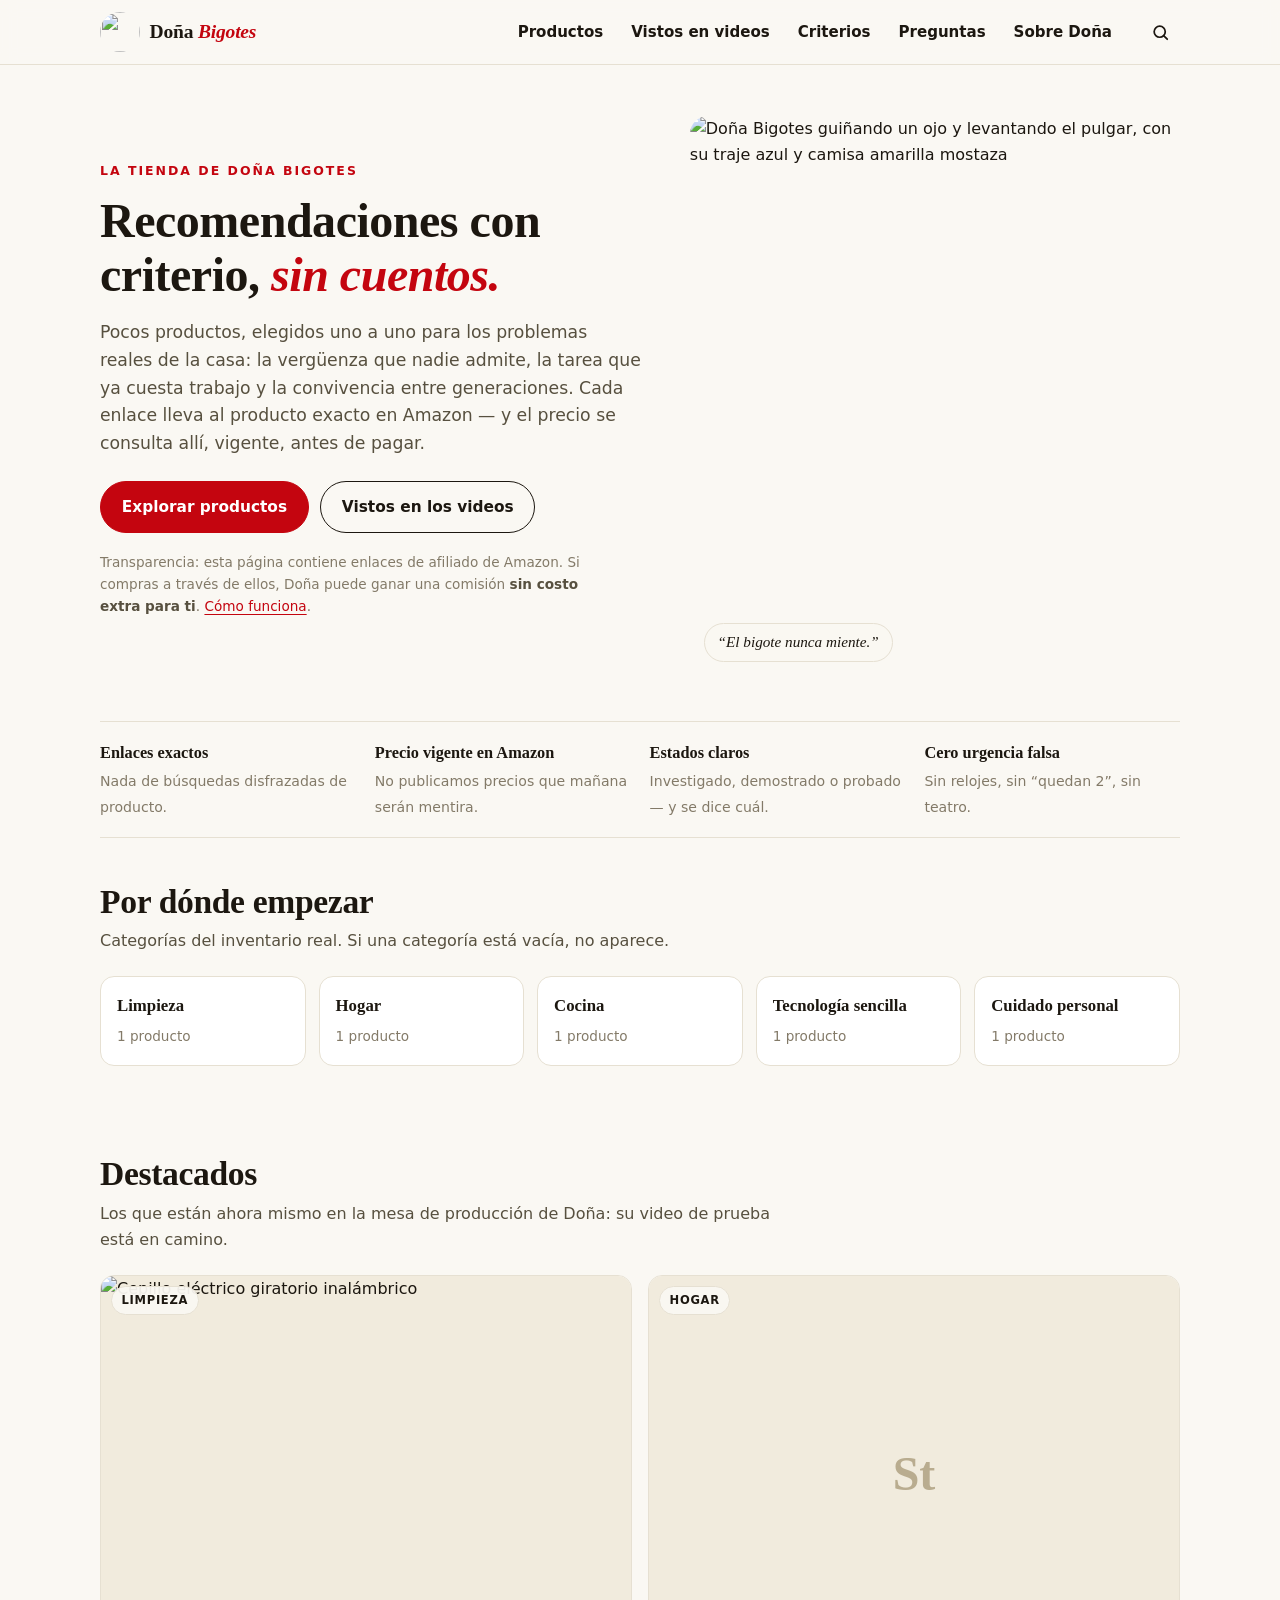
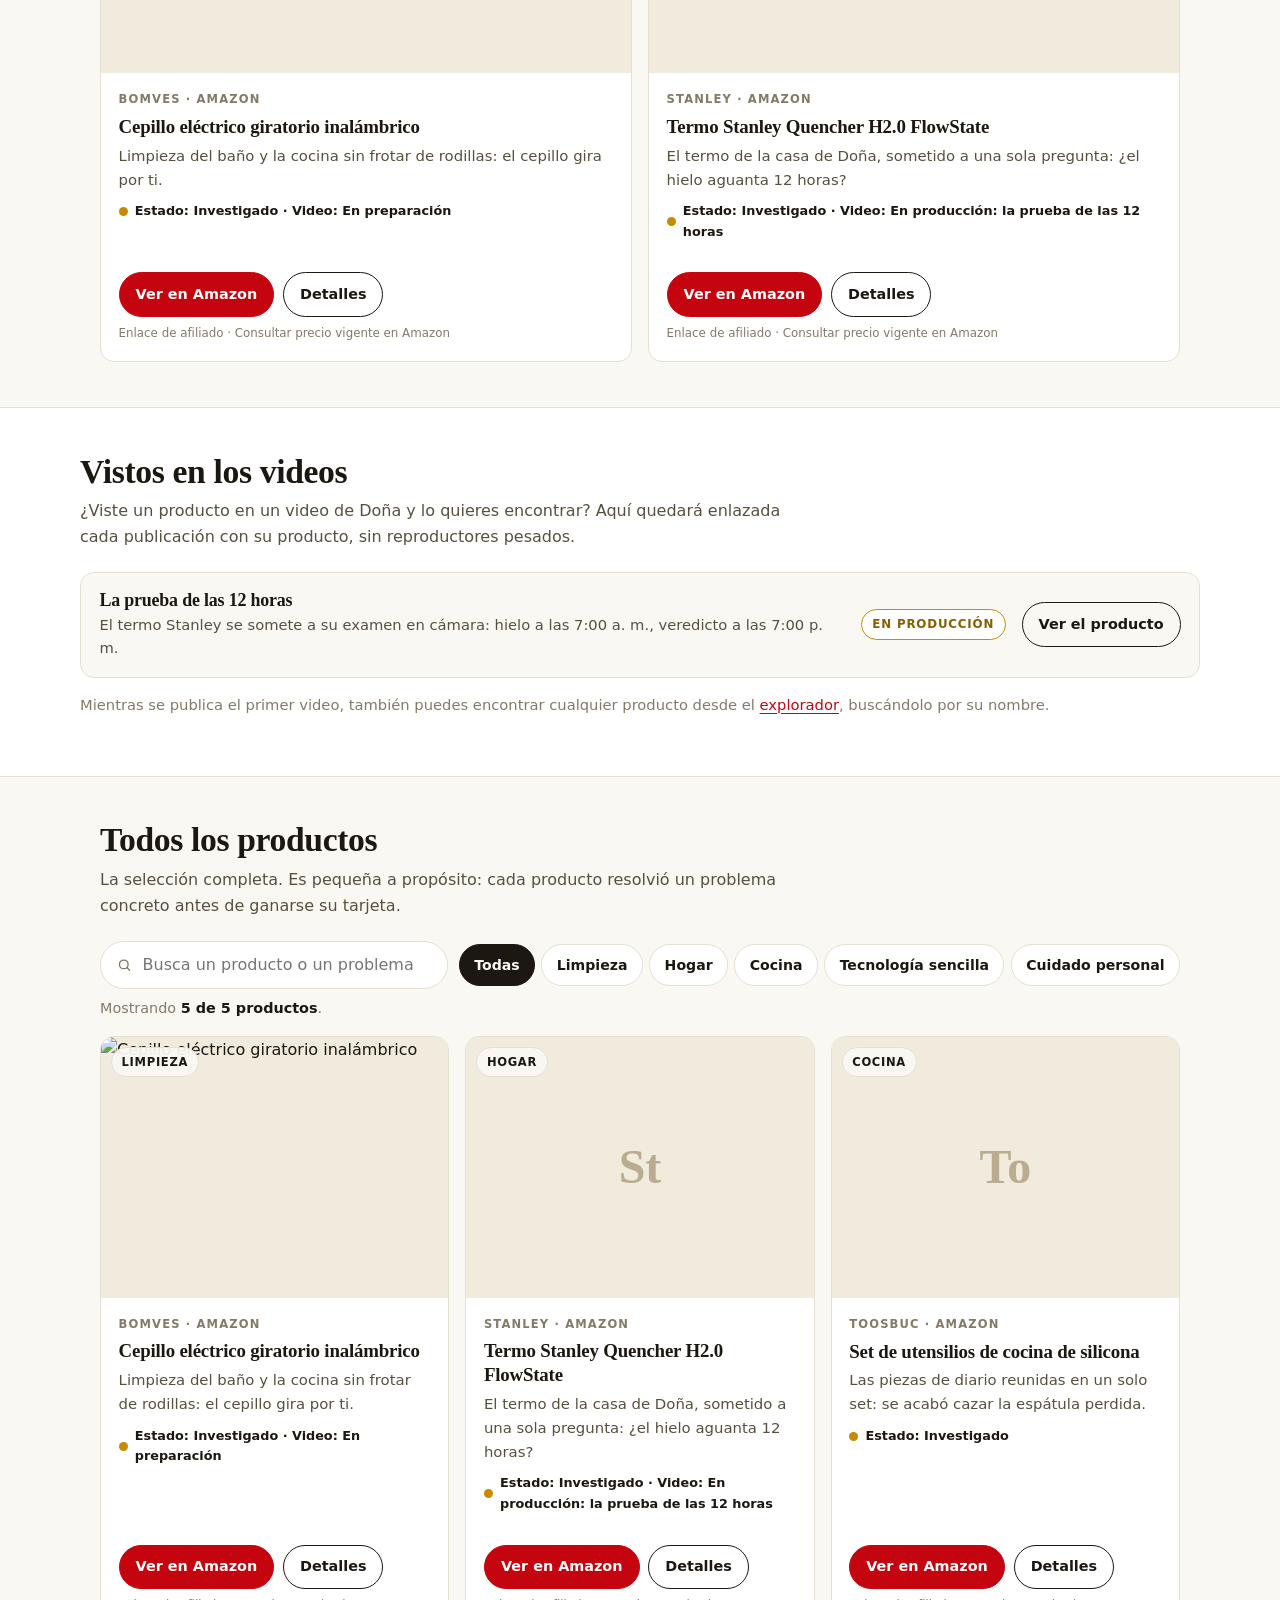
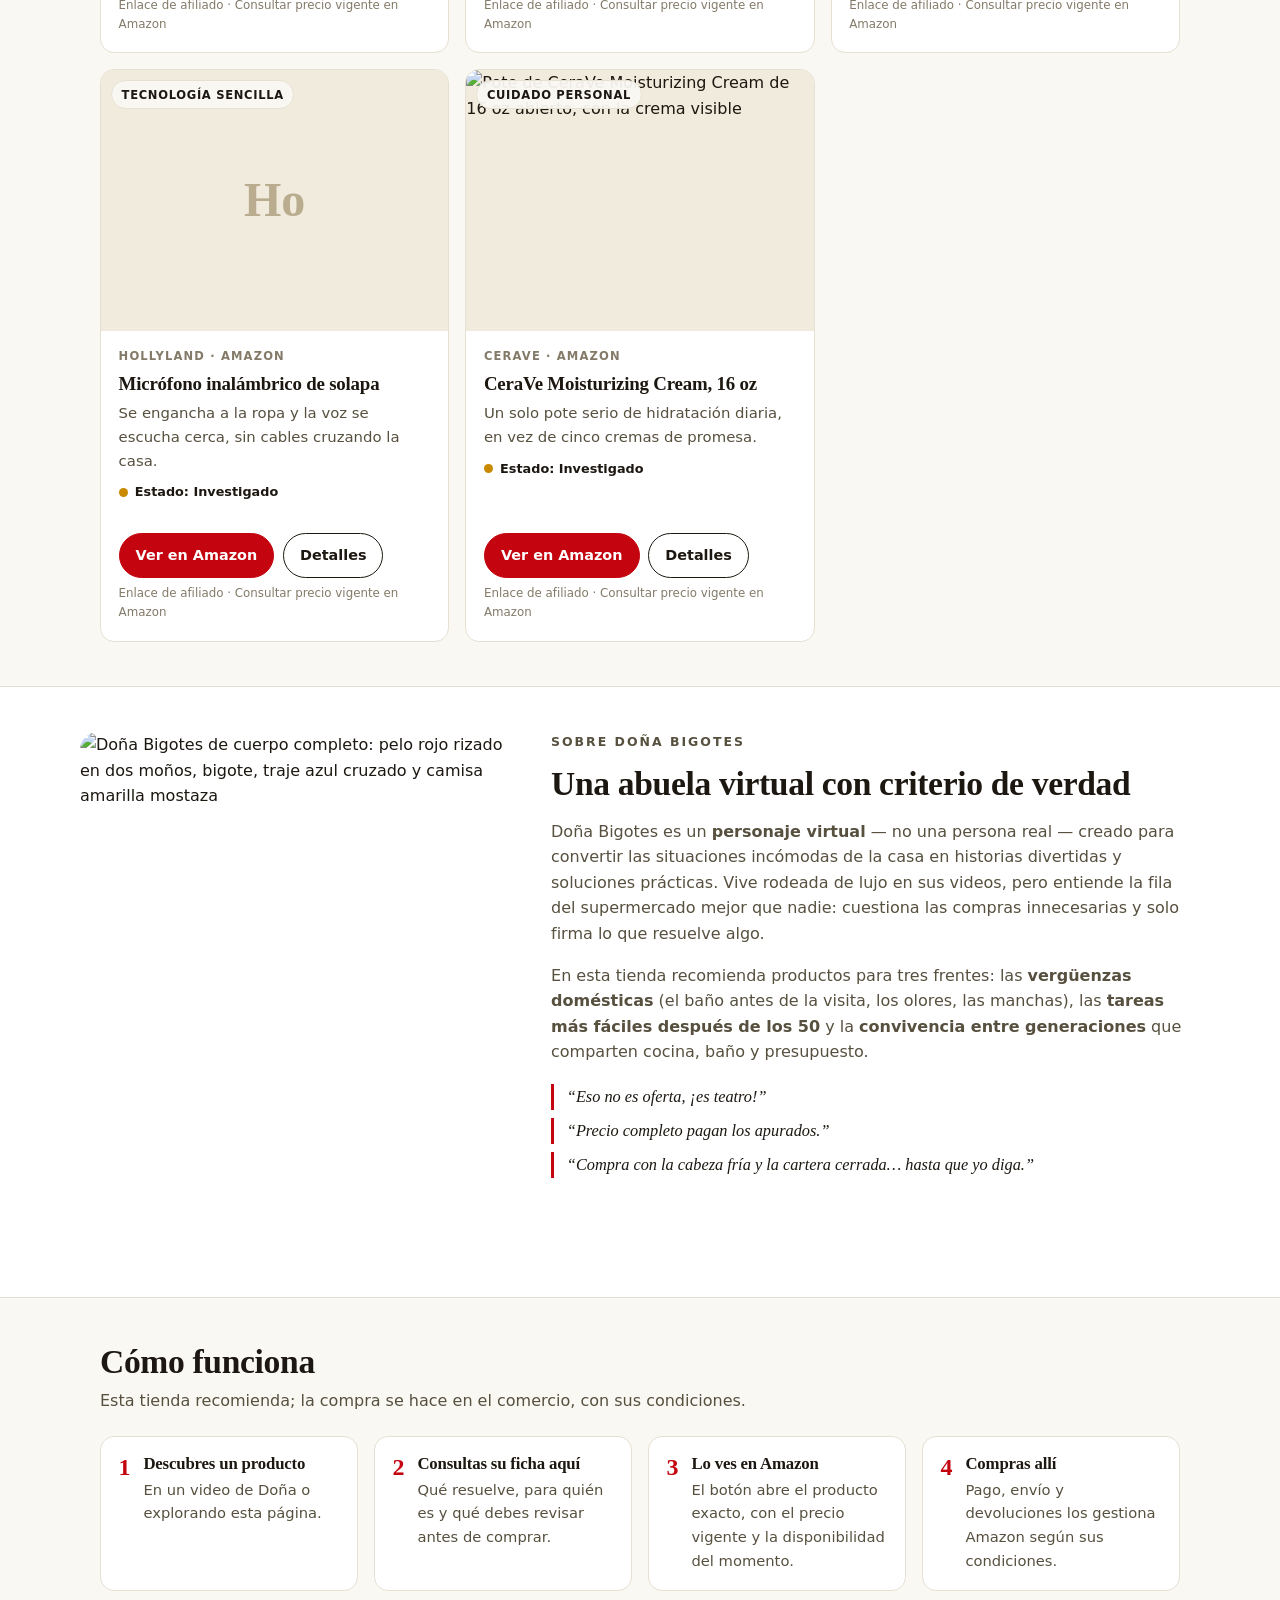
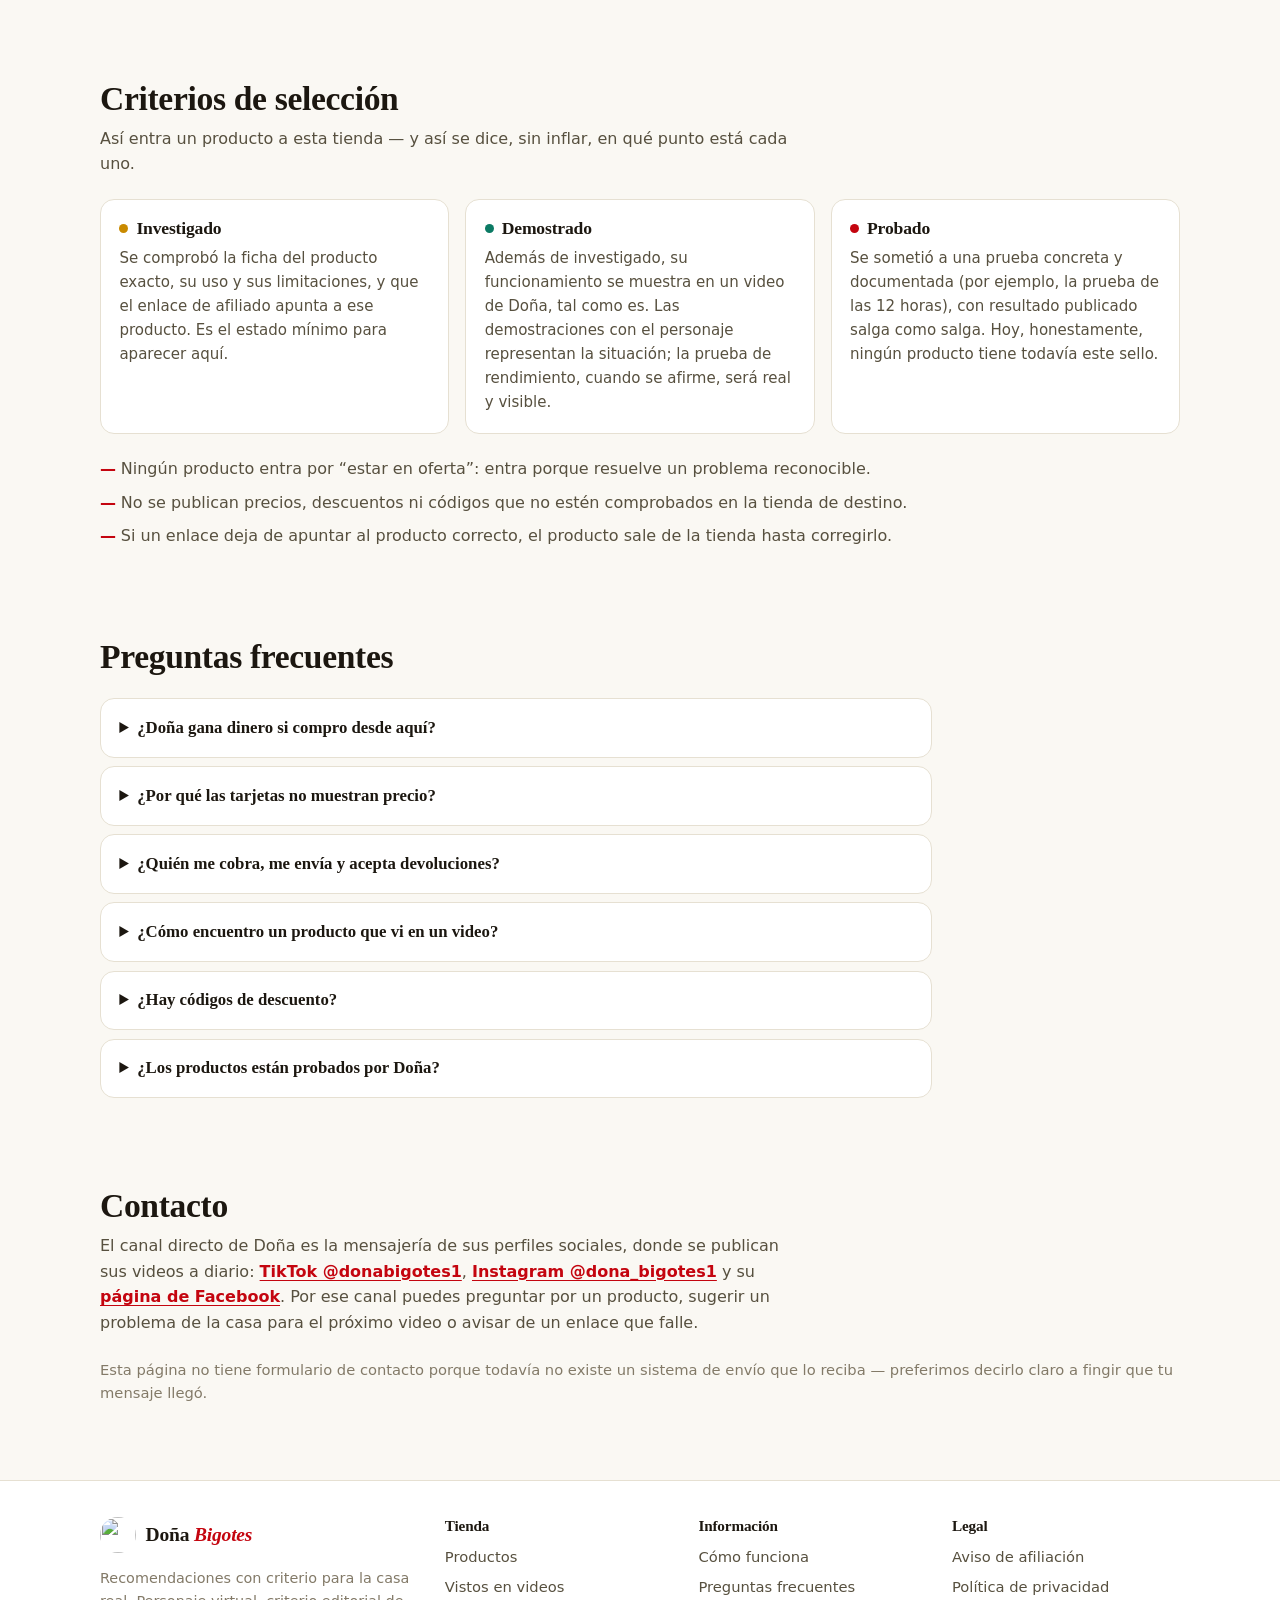
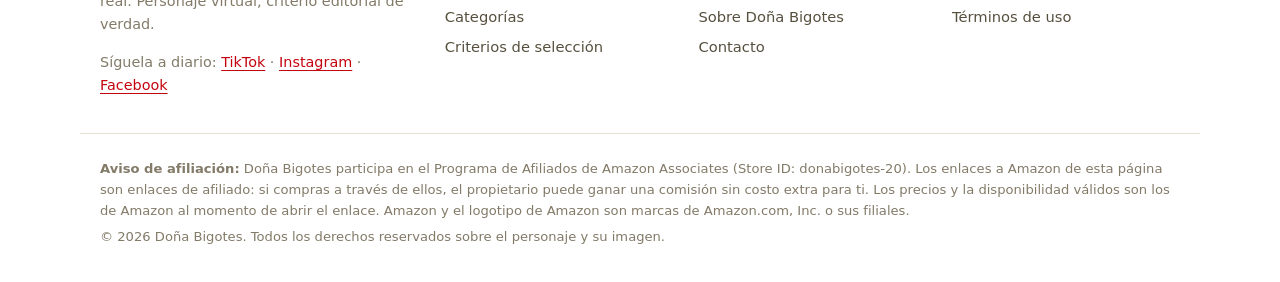
==== index.html @ 8a07cd57 "Add files via upload" ====
<!doctype html>
<html lang="es">
<head>
<meta charset="utf-8"/>
<meta name="viewport" content="width=device-width, initial-scale=1"/>
<meta name="description" content="La tienda de Doña Bigotes: recomendaciones con criterio para los problemas reales de la casa. Pocos productos, enlaces exactos de Amazon y precios siempre consultados en origen."/>
<meta property="og:title" content="Doña Bigotes — Recomendaciones con criterio"/>
<meta property="og:description" content="Productos útiles elegidos uno a uno: vergüenzas domésticas, tareas más fáciles después de los 50 y convivencia entre generaciones. Sin precios inventados ni urgencia falsa."/>
<meta property="og:type" content="website"/>
<meta property="og:image" content="img/dona-hero.webp"/>
<title>Doña Bigotes — Recomendaciones con criterio</title>
<link rel="icon" type="image/png" href="img/favicon.png"/>
<link rel="stylesheet" href="styles.css"/>
<script type="application/ld+json">
{"@context":"https://schema.org","@type":"Organization","name":"Doña Bigotes","slogan":"El bigote nunca miente","description":"Recomendaciones con criterio para los problemas reales de la casa, del personaje virtual Doña Bigotes.","sameAs":["https://www.tiktok.com/@donabigotes1","https://www.instagram.com/dona_bigotes1","https://www.facebook.com/people/Do%C3%B1a-bigotes/61595228078309"]}
</script>
</head>
<body>

<header class="site-header">
  <div class="wrap header-in">
    <a class="brand" href="#inicio" aria-label="Doña Bigotes, inicio">
      <img src="img/dona-avatar.jpg" alt="" width="40" height="40"/>
      <span class="brand-name">Doña <em>Bigotes</em></span>
    </a>
    <nav class="main-nav" id="mainNav" aria-label="Navegación principal">
      <a href="#productos">Productos</a>
      <a href="#videos">Vistos en videos</a>
      <a href="#criterios">Criterios</a>
      <a href="#preguntas">Preguntas</a>
      <a href="#sobre">Sobre Doña</a>
    </nav>
    <div class="header-actions">
      <button class="icon-btn" id="searchBtn" type="button" aria-label="Buscar productos">
        <svg width="19" height="19" viewBox="0 0 24 24" fill="none" stroke="currentColor" stroke-width="2.2" stroke-linecap="round" aria-hidden="true"><circle cx="11" cy="11" r="7"/><path d="m20.5 20.5-4.6-4.6"/></svg>
      </button>
      <button class="icon-btn nav-toggle" id="navToggle" type="button" aria-label="Abrir menú" aria-expanded="false" aria-controls="mainNav">
        <svg width="20" height="20" viewBox="0 0 24 24" fill="none" stroke="currentColor" stroke-width="2.2" stroke-linecap="round" aria-hidden="true"><path d="M4 7h16M4 12h16M4 17h16"/></svg>
      </button>
    </div>
  </div>
</header>

<main id="inicio">

  <!-- INICIO -->
  <section class="hero wrap">
    <div class="hero-text reveal">
      <p class="eyebrow">La tienda de Doña Bigotes</p>
      <h1>Recomendaciones con criterio, <em>sin cuentos.</em></h1>
      <p class="lead">Pocos productos, elegidos uno a uno para los problemas reales de la casa: la vergüenza que nadie admite, la tarea que ya cuesta trabajo y la convivencia entre generaciones. Cada enlace lleva al producto exacto en Amazon — y el precio se consulta allí, vigente, antes de pagar.</p>
      <div class="hero-ctas">
        <a class="btn btn-accent" href="#productos">Explorar productos</a>
        <a class="btn btn-plain" href="#videos">Vistos en los videos</a>
      </div>
      <p class="disclosure-mini">Transparencia: esta página contiene enlaces de afiliado de Amazon. Si compras a través de ellos, Doña puede ganar una comisión <strong>sin costo extra para ti</strong>. <a href="aviso-afiliacion.html">Cómo funciona</a>.</p>
    </div>
    <figure class="hero-img reveal">
      <img src="img/dona-hero.webp" alt="Doña Bigotes guiñando un ojo y levantando el pulgar, con su traje azul y camisa amarilla mostaza" width="1000" height="1770" fetchpriority="high"/>
      <figcaption>“El bigote nunca miente.”</figcaption>
    </figure>
  </section>

  <!-- PRINCIPIOS EN UNA LÍNEA -->
  <section class="wrap" aria-label="Principios de la tienda">
    <ul class="principles reveal">
      <li><strong>Enlaces exactos</strong><span>Nada de búsquedas disfrazadas de producto.</span></li>
      <li><strong>Precio vigente en Amazon</strong><span>No publicamos precios que mañana serán mentira.</span></li>
      <li><strong>Estados claros</strong><span>Investigado, demostrado o probado — y se dice cuál.</span></li>
      <li><strong>Cero urgencia falsa</strong><span>Sin relojes, sin “quedan 2”, sin teatro.</span></li>
    </ul>
  </section>

  <!-- CATEGORÍAS -->
  <section class="section wrap" id="categorias">
    <div class="sec-head reveal">
      <h2>Por dónde empezar</h2>
      <p>Categorías del inventario real. Si una categoría está vacía, no aparece.</p>
    </div>
    <div class="cat-list reveal" id="catList"><!-- generado por app.js --></div>
  </section>

  <!-- DESTACADOS -->
  <section class="section wrap" id="destacados">
    <div class="sec-head reveal">
      <h2>Destacados</h2>
      <p>Los que están ahora mismo en la mesa de producción de Doña: su video de prueba está en camino.</p>
    </div>
    <div class="grid grid-feature" id="gridFeature"><!-- generado por app.js --></div>
  </section>

  <!-- VISTOS EN VIDEOS -->
  <section class="section band" id="videos">
    <div class="wrap">
      <div class="sec-head reveal">
        <h2>Vistos en los videos</h2>
        <p>¿Viste un producto en un video de Doña y lo quieres encontrar? Aquí quedará enlazada cada publicación con su producto, sin reproductores pesados.</p>
      </div>
      <div class="video-list reveal" id="videoList"><!-- generado por app.js --></div>
      <p class="note reveal">Mientras se publica el primer video, también puedes encontrar cualquier producto desde el <a href="#productos">explorador</a>, buscándolo por su nombre.</p>
    </div>
  </section>

  <!-- EXPLORADOR -->
  <section class="section wrap" id="productos">
    <div class="sec-head reveal">
      <h2>Todos los productos</h2>
      <p>La selección completa. Es pequeña a propósito: cada producto resolvió un problema concreto antes de ganarse su tarjeta.</p>
    </div>
    <div class="toolbar reveal">
      <label class="search">
        <svg width="16" height="16" viewBox="0 0 24 24" fill="none" stroke="currentColor" stroke-width="2.2" stroke-linecap="round" aria-hidden="true"><circle cx="11" cy="11" r="7"/><path d="m20.5 20.5-4.6-4.6"/></svg>
        <input id="q" type="search" placeholder="Busca un producto o un problema…" aria-label="Buscar productos"/>
      </label>
      <div class="pills" id="pills" role="group" aria-label="Filtrar por categoría"></div>
    </div>
    <p class="count-line" id="count" role="status"></p>
    <div class="empty" id="empty">
      <p><strong>Ni Doña encontró eso aquí.</strong></p>
      <p>Prueba con otra palabra o limpia los filtros: la selección es pequeña, pero todo lo que hay, sirve.</p>
      <button class="btn btn-plain" id="clearFilters" type="button">Limpiar filtros</button>
    </div>
    <div class="grid" id="grid"><!-- generado por app.js --></div>
  </section>

  <!-- SOBRE DOÑA -->
  <section class="section band" id="sobre">
    <div class="wrap about">
      <figure class="about-img reveal">
        <img src="img/dona-cuerpo.jpg" alt="Doña Bigotes de cuerpo completo: pelo rojo rizado en dos moños, bigote, traje azul cruzado y camisa amarilla mostaza" width="760" height="1150" loading="lazy"/>
      </figure>
      <div class="reveal">
        <p class="eyebrow">Sobre Doña Bigotes</p>
        <h2>Una abuela virtual con criterio de verdad</h2>
        <p>Doña Bigotes es un <strong>personaje virtual</strong> — no una persona real — creado para convertir las situaciones incómodas de la casa en historias divertidas y soluciones prácticas. Vive rodeada de lujo en sus videos, pero entiende la fila del supermercado mejor que nadie: cuestiona las compras innecesarias y solo firma lo que resuelve algo.</p>
        <p>En esta tienda recomienda productos para tres frentes: las <strong>vergüenzas domésticas</strong> (el baño antes de la visita, los olores, las manchas), las <strong>tareas más fáciles después de los 50</strong> y la <strong>convivencia entre generaciones</strong> que comparten cocina, baño y presupuesto.</p>
        <ul class="frases">
          <li>“Eso no es oferta, ¡es teatro!”</li>
          <li>“Precio completo pagan los apurados.”</li>
          <li>“Compra con la cabeza fría y la cartera cerrada… hasta que yo diga.”</li>
        </ul>
      </div>
    </div>
  </section>

  <!-- CÓMO FUNCIONA -->
  <section class="section wrap" id="como-funciona">
    <div class="sec-head reveal">
      <h2>Cómo funciona</h2>
      <p>Esta tienda recomienda; la compra se hace en el comercio, con sus condiciones.</p>
    </div>
    <ol class="steps reveal">
      <li><span class="step-n">1</span><div><h3>Descubres un producto</h3><p>En un video de Doña o explorando esta página.</p></div></li>
      <li><span class="step-n">2</span><div><h3>Consultas su ficha aquí</h3><p>Qué resuelve, para quién es y qué debes revisar antes de comprar.</p></div></li>
      <li><span class="step-n">3</span><div><h3>Lo ves en Amazon</h3><p>El botón abre el producto exacto, con el precio vigente y la disponibilidad del momento.</p></div></li>
      <li><span class="step-n">4</span><div><h3>Compras allí</h3><p>Pago, envío y devoluciones los gestiona Amazon según sus condiciones.</p></div></li>
    </ol>
  </section>

  <!-- CRITERIOS -->
  <section class="section wrap" id="criterios">
    <div class="sec-head reveal">
      <h2>Criterios de selección</h2>
      <p>Así entra un producto a esta tienda — y así se dice, sin inflar, en qué punto está cada uno.</p>
    </div>
    <div class="states reveal">
      <article class="state-card">
        <h3><span class="state-dot dot-a"></span>Investigado</h3>
        <p>Se comprobó la ficha del producto exacto, su uso y sus limitaciones, y que el enlace de afiliado apunta a ese producto. Es el estado mínimo para aparecer aquí.</p>
      </article>
      <article class="state-card">
        <h3><span class="state-dot dot-b"></span>Demostrado</h3>
        <p>Además de investigado, su funcionamiento se muestra en un video de Doña, tal como es. Las demostraciones con el personaje representan la situación; la prueba de rendimiento, cuando se afirme, será real y visible.</p>
      </article>
      <article class="state-card">
        <h3><span class="state-dot dot-c"></span>Probado</h3>
        <p>Se sometió a una prueba concreta y documentada (por ejemplo, la prueba de las 12 horas), con resultado publicado salga como salga. Hoy, honestamente, ningún producto tiene todavía este sello.</p>
      </article>
    </div>
    <ul class="rules reveal">
      <li>Ningún producto entra por “estar en oferta”: entra porque resuelve un problema reconocible.</li>
      <li>No se publican precios, descuentos ni códigos que no estén comprobados en la tienda de destino.</li>
      <li>Si un enlace deja de apuntar al producto correcto, el producto sale de la tienda hasta corregirlo.</li>
    </ul>
  </section>

  <!-- PREGUNTAS -->
  <section class="section wrap" id="preguntas">
    <div class="sec-head reveal">
      <h2>Preguntas frecuentes</h2>
    </div>
    <div class="faq reveal">
      <details>
        <summary>¿Doña gana dinero si compro desde aquí?</summary>
        <p>Sí. Los botones “Ver en Amazon” son enlaces de afiliado (Amazon Associates, Store ID donabigotes-20): si compras a través de ellos, el propietario del sitio puede recibir una comisión. A ti no te cuesta nada extra: pagas el mismo precio que pagaría cualquiera en Amazon.</p>
      </details>
      <details>
        <summary>¿Por qué las tarjetas no muestran precio?</summary>
        <p>Porque Amazon cambia precios y disponibilidad con frecuencia, y un precio impreso aquí hoy puede ser mentira mañana. El precio válido es el que Amazon muestra al abrir el enlace, justo antes de pagar. Por eso el botón dice “Consultar precio vigente”.</p>
      </details>
      <details>
        <summary>¿Quién me cobra, me envía y acepta devoluciones?</summary>
        <p>Amazon, en todos los casos de esta tienda. Esta página no vende, no cobra ni almacena productos: recomienda y enlaza. Pagos, envíos, garantías y devoluciones se rigen por las condiciones de Amazon.</p>
      </details>
      <details>
        <summary>¿Cómo encuentro un producto que vi en un video?</summary>
        <p>En la sección <a href="#videos">Vistos en los videos</a> cada publicación enlazará su producto. También puedes escribir el nombre del producto en el buscador del <a href="#productos">explorador</a>.</p>
      </details>
      <details>
        <summary>¿Hay códigos de descuento?</summary>
        <p>Hoy, ninguno verificado — y esta tienda no publica códigos inventados. Un enlace de afiliado no es un descuento: si un día existe un código real, aparecerá aquí con su tienda, sus condiciones y su fecha de vencimiento.</p>
      </details>
      <details>
        <summary>¿Los productos están probados por Doña?</summary>
        <p>Solo en el estado que indique cada ficha. Doña es un personaje virtual: sus veredictos son criterio editorial. “Investigado”, “demostrado” y “probado” significan cosas distintas aquí, y puedes ver la definición exacta en <a href="#criterios">Criterios de selección</a>. Ningún producto se marca como probado sin una prueba publicada.</p>
      </details>
    </div>
  </section>

  <!-- CONTACTO -->
  <section class="section wrap" id="contacto">
    <div class="sec-head reveal">
      <h2>Contacto</h2>
      <p>El canal directo de Doña es la mensajería de sus perfiles sociales, donde se publican sus videos a diario: <a href="https://www.tiktok.com/@donabigotes1" target="_blank" rel="noopener"><strong>TikTok @donabigotes1</strong></a>, <a href="https://www.instagram.com/dona_bigotes1" target="_blank" rel="noopener"><strong>Instagram @dona_bigotes1</strong></a> y su <a href="https://www.facebook.com/people/Do%C3%B1a-bigotes/61595228078309" target="_blank" rel="noopener"><strong>página de Facebook</strong></a>. Por ese canal puedes preguntar por un producto, sugerir un problema de la casa para el próximo video o avisar de un enlace que falle.</p>
    </div>
    <p class="note reveal">Esta página no tiene formulario de contacto porque todavía no existe un sistema de envío que lo reciba — preferimos decirlo claro a fingir que tu mensaje llegó.</p>
  </section>

</main>

<footer class="site-footer">
  <div class="wrap footer-grid">
    <div>
      <a class="brand brand-footer" href="#inicio">
        <img src="img/dona-avatar.jpg" alt="" width="36" height="36"/>
        <span class="brand-name">Doña <em>Bigotes</em></span>
      </a>
      <p class="footer-note">Recomendaciones con criterio para la casa real. Personaje virtual, criterio editorial de verdad.</p>
      <p class="footer-note">Síguela a diario: <a href="https://www.tiktok.com/@donabigotes1" target="_blank" rel="noopener">TikTok</a> · <a href="https://www.instagram.com/dona_bigotes1" target="_blank" rel="noopener">Instagram</a> · <a href="https://www.facebook.com/people/Do%C3%B1a-bigotes/61595228078309" target="_blank" rel="noopener">Facebook</a></p>
    </div>
    <nav aria-label="Navegación secundaria">
      <h3>Tienda</h3>
      <a href="#productos">Productos</a>
      <a href="#videos">Vistos en videos</a>
      <a href="#categorias">Categorías</a>
      <a href="#criterios">Criterios de selección</a>
    </nav>
    <nav aria-label="Información">
      <h3>Información</h3>
      <a href="#como-funciona">Cómo funciona</a>
      <a href="#preguntas">Preguntas frecuentes</a>
      <a href="#sobre">Sobre Doña Bigotes</a>
      <a href="#contacto">Contacto</a>
    </nav>
    <nav aria-label="Legal">
      <h3>Legal</h3>
      <a href="aviso-afiliacion.html">Aviso de afiliación</a>
      <a href="privacidad.html">Política de privacidad</a>
      <a href="terminos.html">Términos de uso</a>
    </nav>
  </div>
  <div class="wrap footer-legal">
    <p><strong>Aviso de afiliación:</strong> Doña Bigotes participa en el Programa de Afiliados de Amazon Associates (Store ID: donabigotes-20). Los enlaces a Amazon de esta página son enlaces de afiliado: si compras a través de ellos, el propietario puede ganar una comisión sin costo extra para ti. Los precios y la disponibilidad válidos son los de Amazon al momento de abrir el enlace. Amazon y el logotipo de Amazon son marcas de Amazon.com, Inc. o sus filiales.</p>
    <p>© <span id="year"></span> Doña Bigotes. Todos los derechos reservados sobre el personaje y su imagen.</p>
  </div>
</footer>

<!-- DETALLE DE PRODUCTO -->
<dialog id="detalle" aria-labelledby="d-nombre">
  <div class="dialog-in">
    <button class="icon-btn dialog-close" id="dClose" type="button" aria-label="Cerrar detalle">
      <svg width="18" height="18" viewBox="0 0 24 24" fill="none" stroke="currentColor" stroke-width="2.2" stroke-linecap="round" aria-hidden="true"><path d="M6 6l12 12M18 6L6 18"/></svg>
    </button>
    <div class="d-media" id="dMedia"></div>
    <div class="d-body">
      <p class="eyebrow" id="dCat"></p>
      <h2 id="d-nombre"></h2>
      <p class="d-situacion" id="dSituacion"></p>
      <p id="dDesc"></p>
      <h3>Uso y beneficio</h3>
      <p id="dUso"></p>
      <h3>Características</h3>
      <ul id="dCarac"></ul>
      <h3>Antes de comprar, confirma en Amazon</h3>
      <ul id="dRevisar"></ul>
      <p class="d-estado" id="dEstado"></p>
      <div class="d-actions">
        <a class="btn btn-accent" id="dCta" href="#" target="_blank" rel="sponsored noopener">Ver en Amazon</a>
        <span class="d-meta">Enlace de afiliado · Consultar precio vigente en Amazon</span>
      </div>
    </div>
  </div>
</dialog>

<script src="app.js"></script>
</body>
</html>
---- styles.css ----
/* Doña Bigotes — versión final. Minimalista: base neutra cálida + un acento (rojo de la marca).
   Tipografías autoalojadas en fonts/ (Fraunces + Public Sans, licencias OFL): cero recursos de terceros. */
@font-face{font-family:'Fraunces';font-style:italic;font-weight:600;font-display:swap;src:url('fonts/Fraunces-600i.woff2') format('woff2')}
@font-face{font-family:'Fraunces';font-style:normal;font-weight:500;font-display:swap;src:url('fonts/Fraunces-500.woff2') format('woff2')}
@font-face{font-family:'Fraunces';font-style:normal;font-weight:600;font-display:swap;src:url('fonts/Fraunces-600.woff2') format('woff2')}
@font-face{font-family:'Fraunces';font-style:normal;font-weight:700;font-display:swap;src:url('fonts/Fraunces-700.woff2') format('woff2')}
@font-face{font-family:'Public Sans';font-style:normal;font-weight:400;font-display:swap;src:url('fonts/PublicSans-400.woff2') format('woff2')}
@font-face{font-family:'Public Sans';font-style:normal;font-weight:500;font-display:swap;src:url('fonts/PublicSans-500.woff2') format('woff2')}
@font-face{font-family:'Public Sans';font-style:normal;font-weight:600;font-display:swap;src:url('fonts/PublicSans-600.woff2') format('woff2')}
@font-face{font-family:'Public Sans';font-style:normal;font-weight:700;font-display:swap;src:url('fonts/PublicSans-700.woff2') format('woff2')}
:root{
  --bg:#FAF8F3;
  --surface:#FFFFFF;
  --ink:#1C1710;
  --soft:#57503F;
  --muted:#837A68;
  --line:#E6E0D2;
  --accent:#C4050F;
  --accent-dark:#9E040C;
  --accent-soft:#FBEEEA;
  --radius:14px;
  --header-h:64px;
}
*{box-sizing:border-box}
html{scroll-behavior:smooth}
body{margin:0;background:var(--bg);color:var(--ink);font-family:"Public Sans",system-ui,-apple-system,sans-serif;line-height:1.6;-webkit-font-smoothing:antialiased}
img{display:block;max-width:100%}
a{color:var(--accent);text-underline-offset:3px}
button{font:inherit;color:inherit}
h1,h2,h3{font-family:"Fraunces",Georgia,serif;font-weight:600;line-height:1.12;margin:0;letter-spacing:-.01em}
.wrap{max-width:1120px;margin:0 auto;padding:0 1.25rem}
::selection{background:var(--accent);color:#fff}
:focus-visible{outline:2px solid var(--accent);outline-offset:3px;border-radius:4px}

/* ---------- header ---------- */
.site-header{position:sticky;top:0;z-index:50;background:rgba(250,248,243,.92);backdrop-filter:blur(8px);border-bottom:1px solid var(--line)}
.header-in{display:flex;align-items:center;gap:1rem;height:var(--header-h)}
.brand{display:flex;align-items:center;gap:.6rem;text-decoration:none;color:var(--ink);margin-right:auto}
.brand img{border-radius:50%;object-fit:cover}
.brand-name{font-family:"Fraunces",Georgia,serif;font-weight:700;font-size:1.22rem;letter-spacing:-.01em}
.brand-name em{font-style:italic;color:var(--accent)}
.main-nav{display:flex;gap:.25rem}
.main-nav a{color:var(--ink);text-decoration:none;font-weight:600;font-size:.94rem;padding:.5rem .75rem;border-radius:999px}
.main-nav a:hover{background:var(--surface)}
.header-actions{display:flex;gap:.25rem}
.icon-btn{display:inline-flex;align-items:center;justify-content:center;width:40px;height:40px;border-radius:50%;border:1px solid transparent;background:transparent;cursor:pointer}
.icon-btn:hover{background:var(--surface);border-color:var(--line)}
.nav-toggle{display:none}
@media(max-width:820px){
  .nav-toggle{display:inline-flex}
  .main-nav{display:none;position:absolute;top:var(--header-h);left:0;right:0;background:var(--bg);border-bottom:1px solid var(--line);flex-direction:column;padding:.6rem 1.25rem 1rem;gap:.1rem}
  .main-nav.open{display:flex}
  .main-nav a{padding:.65rem .5rem;border-radius:10px}
}

/* ---------- hero ---------- */
.hero{display:grid;grid-template-columns:1.05fr .95fr;gap:3rem;align-items:center;padding:3.2rem 1.25rem 2.4rem}
@media(max-width:860px){.hero{grid-template-columns:1fr;gap:1.8rem;padding-top:2.2rem}}
.eyebrow{font-size:.78rem;font-weight:700;letter-spacing:.16em;text-transform:uppercase;color:var(--accent);margin:0 0 .8rem}
.hero h1{font-size:clamp(2rem,4.2vw,3rem);font-weight:600;max-width:14em}
.hero h1 em{font-style:italic;color:var(--accent)}
.lead{font-size:1.08rem;color:var(--soft);max-width:34rem;margin:1.1rem 0 1.5rem}
.hero-ctas{display:flex;gap:.7rem;flex-wrap:wrap}
.btn{display:inline-flex;align-items:center;gap:.45rem;text-decoration:none;font-weight:700;font-size:.96rem;padding:.78rem 1.3rem;border-radius:999px;border:1.5px solid var(--ink);cursor:pointer;transition:background .15s ease,color .15s ease}
.btn-accent{background:var(--accent);border-color:var(--accent);color:#fff}
.btn-accent:hover{background:var(--accent-dark);border-color:var(--accent-dark)}
.btn-plain{background:transparent;color:var(--ink)}
.btn-plain:hover{background:var(--ink);color:var(--bg)}
.disclosure-mini{font-size:.85rem;color:var(--muted);margin-top:1.2rem;max-width:32rem}
.disclosure-mini strong{color:var(--soft)}
.hero-img{margin:0;position:relative}
.hero-img img{width:100%;height:auto;border-radius:18px;aspect-ratio:1000/1770;max-height:560px;object-fit:cover;object-position:top center}
.hero-img figcaption{position:absolute;left:14px;bottom:14px;background:rgba(250,248,243,.95);border:1px solid var(--line);color:var(--ink);font-family:"Fraunces",Georgia,serif;font-style:italic;font-size:.95rem;padding:.4rem .8rem;border-radius:999px}
@media(max-width:860px){.hero-img img{max-height:420px}}

/* ---------- principles ---------- */
.principles{list-style:none;margin:.4rem 0 0;padding:1.1rem 0;border-top:1px solid var(--line);border-bottom:1px solid var(--line);display:grid;grid-template-columns:repeat(4,1fr);gap:1.2rem}
@media(max-width:860px){.principles{grid-template-columns:repeat(2,1fr)}}
@media(max-width:480px){.principles{grid-template-columns:1fr}}
.principles li strong{display:block;font-family:"Fraunces",Georgia,serif;font-size:1.02rem;margin-bottom:.15rem}
.principles li span{font-size:.88rem;color:var(--muted)}

/* ---------- sections ---------- */
.section{padding:2.8rem 1.25rem}
.band{background:var(--surface);border-top:1px solid var(--line);border-bottom:1px solid var(--line)}
.band .wrap{padding-left:0;padding-right:0}
main .band{padding-left:1.25rem;padding-right:1.25rem}
.sec-head{margin-bottom:1.4rem;max-width:44rem}
.sec-head h2{font-size:clamp(1.55rem,3vw,2.1rem)}
.sec-head p{color:var(--soft);margin:.5rem 0 0}
.note{color:var(--muted);font-size:.92rem}

/* categories */
.cat-list{display:grid;grid-template-columns:repeat(5,1fr);gap:.8rem}
@media(max-width:980px){.cat-list{grid-template-columns:repeat(3,1fr)}}
@media(max-width:560px){.cat-list{grid-template-columns:repeat(2,1fr)}}
.cat-card{background:var(--surface);border:1px solid var(--line);border-radius:var(--radius);padding:1rem;text-align:left;cursor:pointer;width:100%}
.cat-card:hover{border-color:var(--ink)}
.cat-card strong{display:block;font-family:"Fraunces",Georgia,serif;font-size:1.05rem;margin-bottom:.2rem}
.cat-card span{font-size:.85rem;color:var(--muted)}

/* ---------- product cards ---------- */
.grid{display:grid;grid-template-columns:repeat(3,1fr);gap:1rem}
@media(max-width:980px){.grid{grid-template-columns:repeat(2,1fr)}}
@media(max-width:600px){.grid{grid-template-columns:1fr}}
.grid-feature{grid-template-columns:repeat(2,1fr)}
@media(max-width:700px){.grid-feature{grid-template-columns:1fr}}
.card{background:var(--surface);border:1px solid var(--line);border-radius:var(--radius);overflow:hidden;display:flex;flex-direction:column}
.card-media{position:relative;background:#F1EBDD;aspect-ratio:4/3;display:flex;align-items:center;justify-content:center;overflow:hidden}
.card-media img{width:100%;height:100%;object-fit:cover}
.card-media .mono{font-family:"Fraunces",Georgia,serif;font-weight:700;font-size:3rem;color:#B9AC8F}
.card-media .cat-chip{position:absolute;top:10px;left:10px;background:rgba(250,248,243,.94);border:1px solid var(--line);color:var(--ink);font-size:.72rem;font-weight:700;letter-spacing:.06em;text-transform:uppercase;padding:.28rem .6rem;border-radius:999px}
.card-body{padding:1.05rem 1.1rem 1.15rem;display:flex;flex-direction:column;gap:.4rem;flex:1}
.card-brand{font-size:.72rem;font-weight:700;letter-spacing:.1em;text-transform:uppercase;color:var(--muted)}
.card-name{font-family:"Fraunces",Georgia,serif;font-size:1.18rem;font-weight:600;line-height:1.25}
.card-benefit{color:var(--soft);font-size:.93rem;margin:0}
.card-estado{font-size:.8rem;font-weight:600;color:var(--ink);display:flex;align-items:center;gap:.45rem;margin-top:.15rem}
.state-dot{width:9px;height:9px;border-radius:50%;display:inline-block;flex:0 0 auto}
.dot-a{background:#C98A00}.dot-b{background:#0B7A64}.dot-c{background:var(--accent)}
.card-actions{display:flex;gap:.55rem;margin-top:auto;padding-top:.7rem;flex-wrap:wrap}
.btn-sm{padding:.62rem 1rem;font-size:.9rem}
.btn-detail{background:transparent;color:var(--ink)}
.btn-detail:hover{background:var(--ink);color:var(--bg)}
.card-meta{font-size:.74rem;color:var(--muted)}

/* toolbar / explorer */
.toolbar{display:flex;gap:.7rem;flex-wrap:wrap;align-items:center;margin-bottom:.4rem}
.search{flex:1;min-width:220px;display:flex;align-items:center;gap:.55rem;background:var(--surface);border:1px solid var(--line);border-radius:999px;padding:.6rem 1rem;color:var(--muted)}
.search:focus-within{border-color:var(--ink);color:var(--ink)}
.search input{border:0;outline:0;background:transparent;width:100%;font:inherit;color:var(--ink)}
.pills{display:flex;gap:.4rem;flex-wrap:wrap}
.pill{border:1px solid var(--line);background:var(--surface);padding:.52rem .9rem;border-radius:999px;cursor:pointer;font-weight:600;font-size:.88rem}
.pill:hover{border-color:var(--ink)}
.pill.active{background:var(--ink);color:var(--bg);border-color:var(--ink)}
.count-line{color:var(--muted);font-size:.9rem;margin:.5rem 0 1rem}
.count-line strong{color:var(--ink)}
.empty{display:none;background:var(--surface);border:1px dashed var(--line);border-radius:var(--radius);padding:1.6rem;text-align:center;color:var(--soft)}
.empty p{margin:.2rem 0 .8rem}

/* videos */
.video-list{display:grid;gap:.8rem}
.video-row{background:var(--bg);border:1px solid var(--line);border-radius:var(--radius);padding:1.05rem 1.15rem;display:flex;gap:1rem;align-items:center;flex-wrap:wrap}
.video-row .v-main{flex:1;min-width:220px}
.video-row h3{font-size:1.12rem;margin-bottom:.2rem}
.video-row p{margin:0;color:var(--soft);font-size:.92rem}
.status-tag{font-size:.74rem;font-weight:700;letter-spacing:.07em;text-transform:uppercase;padding:.32rem .65rem;border-radius:999px;border:1px solid var(--line);background:var(--surface);color:var(--soft);white-space:nowrap}
.status-tag.prod{border-color:#C98A00;color:#8A5F00}

/* about */
.about{display:grid;grid-template-columns:.8fr 1.2fr;gap:2.4rem;align-items:start}
@media(max-width:860px){.about{grid-template-columns:1fr}}
.about-img{margin:0}
.about-img img{border-radius:18px;width:100%;max-height:520px;object-fit:cover;object-position:top center}
.about h2{font-size:clamp(1.55rem,3vw,2.1rem);margin-bottom:.8rem}
.about p{color:var(--soft)}
.frases{list-style:none;padding:0;margin:1.2rem 0 0;display:grid;gap:.5rem}
.frases li{font-family:"Fraunces",Georgia,serif;font-style:italic;font-size:1.02rem;border-left:3px solid var(--accent);padding-left:.8rem}

/* steps */
.steps{list-style:none;margin:0;padding:0;display:grid;grid-template-columns:repeat(4,1fr);gap:1rem}
@media(max-width:980px){.steps{grid-template-columns:repeat(2,1fr)}}
@media(max-width:560px){.steps{grid-template-columns:1fr}}
.steps li{background:var(--surface);border:1px solid var(--line);border-radius:var(--radius);padding:1.1rem;display:flex;gap:.8rem}
.step-n{font-family:"Fraunces",Georgia,serif;font-weight:700;font-size:1.5rem;color:var(--accent);line-height:1}
.steps h3{font-size:1.05rem;margin-bottom:.25rem}
.steps p{margin:0;color:var(--soft);font-size:.92rem}

/* criteria */
.states{display:grid;grid-template-columns:repeat(3,1fr);gap:1rem}
@media(max-width:860px){.states{grid-template-columns:1fr}}
.state-card{background:var(--surface);border:1px solid var(--line);border-radius:var(--radius);padding:1.15rem}
.state-card h3{font-size:1.1rem;display:flex;align-items:center;gap:.5rem;margin-bottom:.45rem}
.state-card p{margin:0;color:var(--soft);font-size:.94rem}
.rules{list-style:none;margin:1.4rem 0 0;padding:0;display:grid;gap:.5rem;color:var(--soft)}
.rules li{padding-left:1.3rem;position:relative}
.rules li::before{content:"—";position:absolute;left:0;color:var(--accent);font-weight:700}

/* faq */
.faq{display:grid;gap:.55rem;max-width:52rem}
.faq details{background:var(--surface);border:1px solid var(--line);border-radius:var(--radius);padding:.95rem 1.15rem}
.faq summary{font-weight:700;cursor:pointer;font-family:"Fraunces",Georgia,serif;font-size:1.05rem}
.faq details p{color:var(--soft);margin:.6rem 0 0}

/* footer */
.site-footer{border-top:1px solid var(--line);background:var(--surface);margin-top:1rem}
.footer-grid{display:grid;grid-template-columns:1.4fr 1fr 1fr 1fr;gap:1.6rem;padding-top:2.2rem;padding-bottom:1.4rem}
@media(max-width:860px){.footer-grid{grid-template-columns:1fr 1fr}}
@media(max-width:480px){.footer-grid{grid-template-columns:1fr}}
.site-footer nav{display:flex;flex-direction:column;gap:.4rem}
.site-footer nav h3{font-size:.95rem;margin-bottom:.3rem}
.site-footer nav a{color:var(--soft);text-decoration:none;font-size:.92rem}
.site-footer nav a:hover{color:var(--accent);text-decoration:underline}
.footer-note{color:var(--muted);font-size:.9rem;max-width:26rem}
.footer-legal{border-top:1px solid var(--line);padding-top:1.1rem;padding-bottom:1.8rem}
.footer-legal p{color:var(--muted);font-size:.82rem;margin:.35rem 0}

/* dialog detalle */
dialog#detalle{border:0;padding:0;border-radius:18px;max-width:min(880px,calc(100vw - 2rem));width:100%;background:var(--surface);color:var(--ink)}
dialog#detalle::backdrop{background:rgba(28,23,16,.5)}
.dialog-in{display:grid;grid-template-columns:.9fr 1.1fr;position:relative;max-height:88vh;overflow:auto}
@media(max-width:700px){.dialog-in{grid-template-columns:1fr}}
.d-media{background:#F1EBDD;min-height:260px;display:flex;align-items:center;justify-content:center}
.d-media img{width:100%;height:100%;object-fit:cover}
.d-media .mono{font-family:"Fraunces",Georgia,serif;font-weight:700;font-size:4rem;color:#B9AC8F}
.d-body{padding:1.5rem 1.6rem}
.d-body h2{font-size:1.5rem;margin-bottom:.4rem}
.d-body h3{font-size:1.02rem;margin:1.1rem 0 .3rem}
.d-body p{color:var(--soft);margin:.2rem 0}
.d-body ul{margin:.2rem 0;padding-left:1.15rem;color:var(--soft)}
.d-situacion{font-family:"Fraunces",Georgia,serif;font-style:italic;color:var(--ink)!important;font-size:1.02rem}
.d-estado{margin-top:1rem!important;font-size:.88rem;background:var(--accent-soft);border-radius:10px;padding:.6rem .8rem;color:var(--ink)!important}
.d-actions{display:flex;gap:.8rem;align-items:center;flex-wrap:wrap;margin-top:1.2rem}
.d-meta{font-size:.78rem;color:var(--muted)}
.dialog-close{position:absolute;top:10px;right:10px;background:var(--surface);border-color:var(--line);z-index:2}

/* legal pages */
.legal-main{max-width:46rem;padding-top:2.4rem;padding-bottom:3rem}
.legal-main h1{font-size:clamp(1.7rem,3.4vw,2.3rem);margin-bottom:1rem}
.legal-main h2{font-size:1.2rem;margin:1.6rem 0 .4rem}
.legal-main p,.legal-main li{color:var(--soft)}
.pending{background:#FFF4D6;border:1px solid #E3C566;border-radius:8px;padding:.15rem .45rem;font-size:.92em;color:#6B5200}

/* reveal */
.reveal{opacity:0;transform:translateY(10px);transition:opacity .5s ease,transform .5s ease}
.reveal.visible{opacity:1;transform:none}
@media (prefers-reduced-motion: reduce){
  html{scroll-behavior:auto}
  .reveal{opacity:1;transform:none;transition:none}
  .btn{transition:none}
}
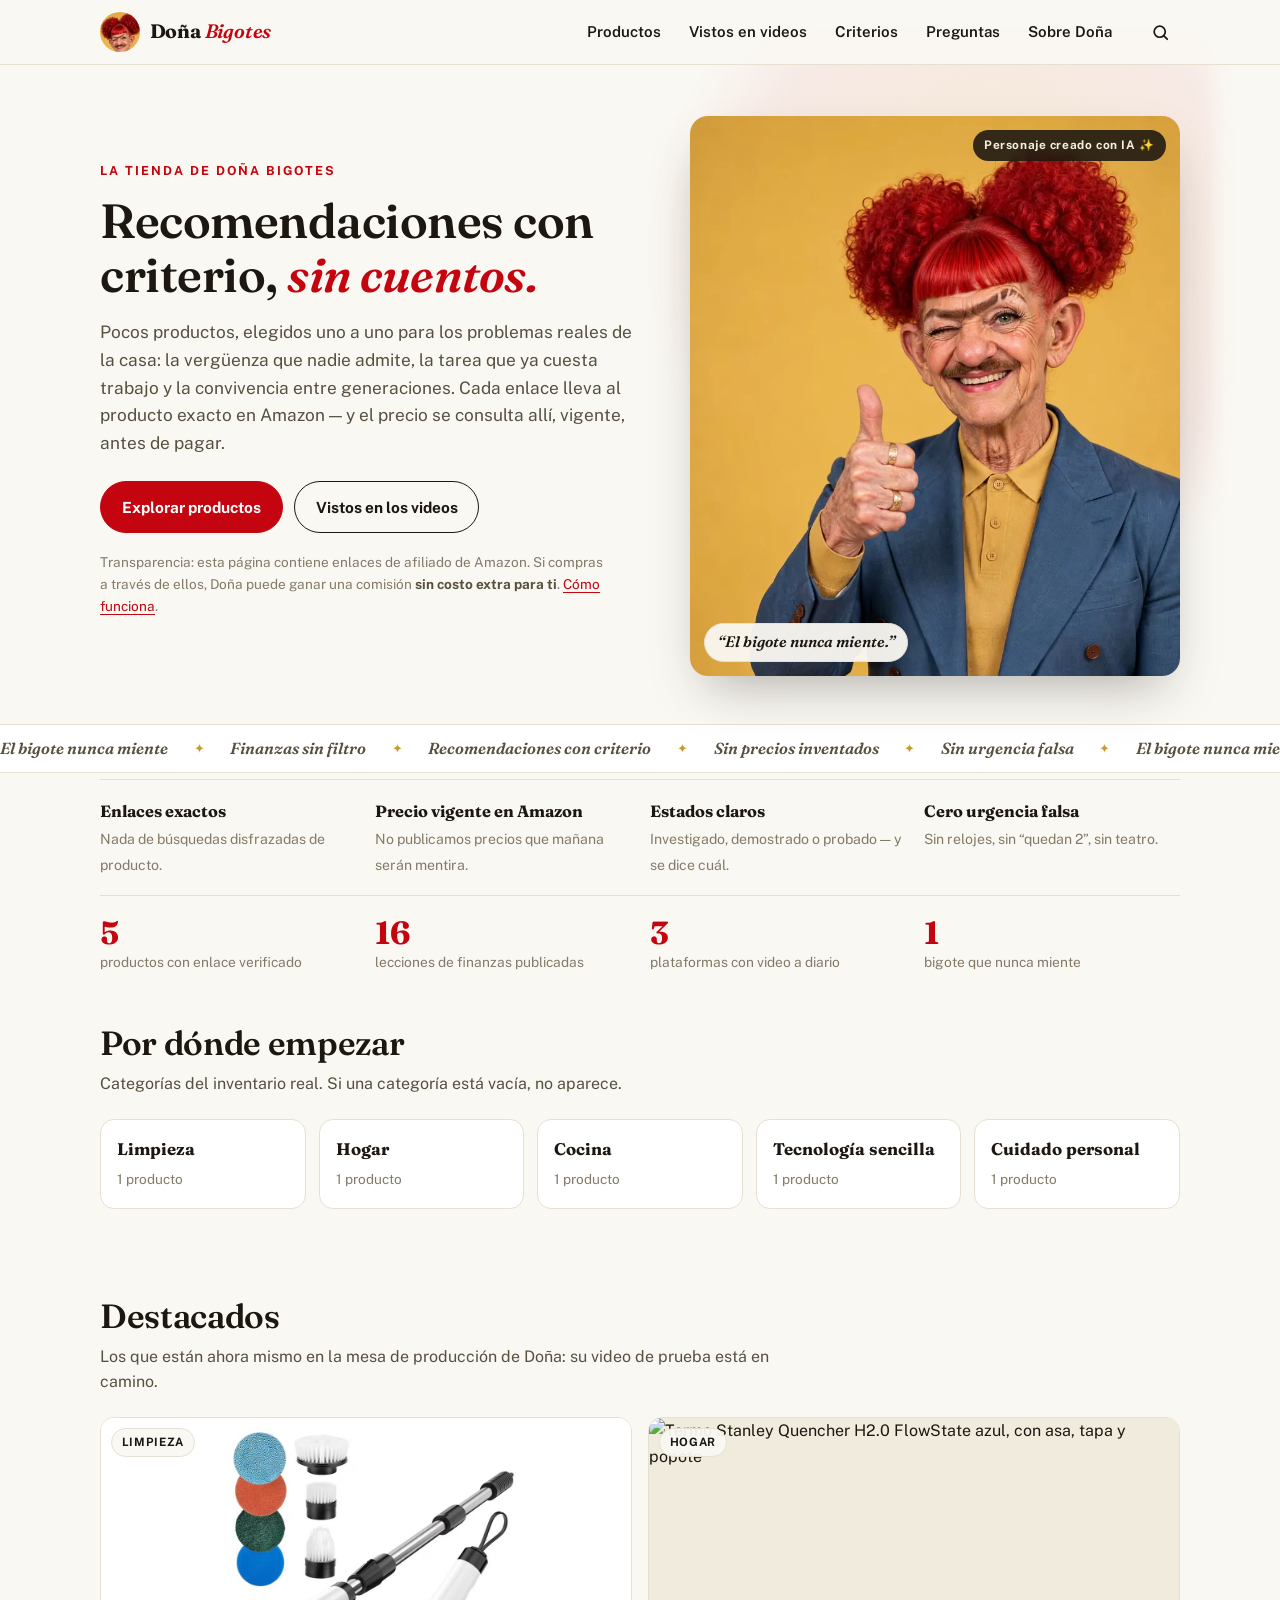
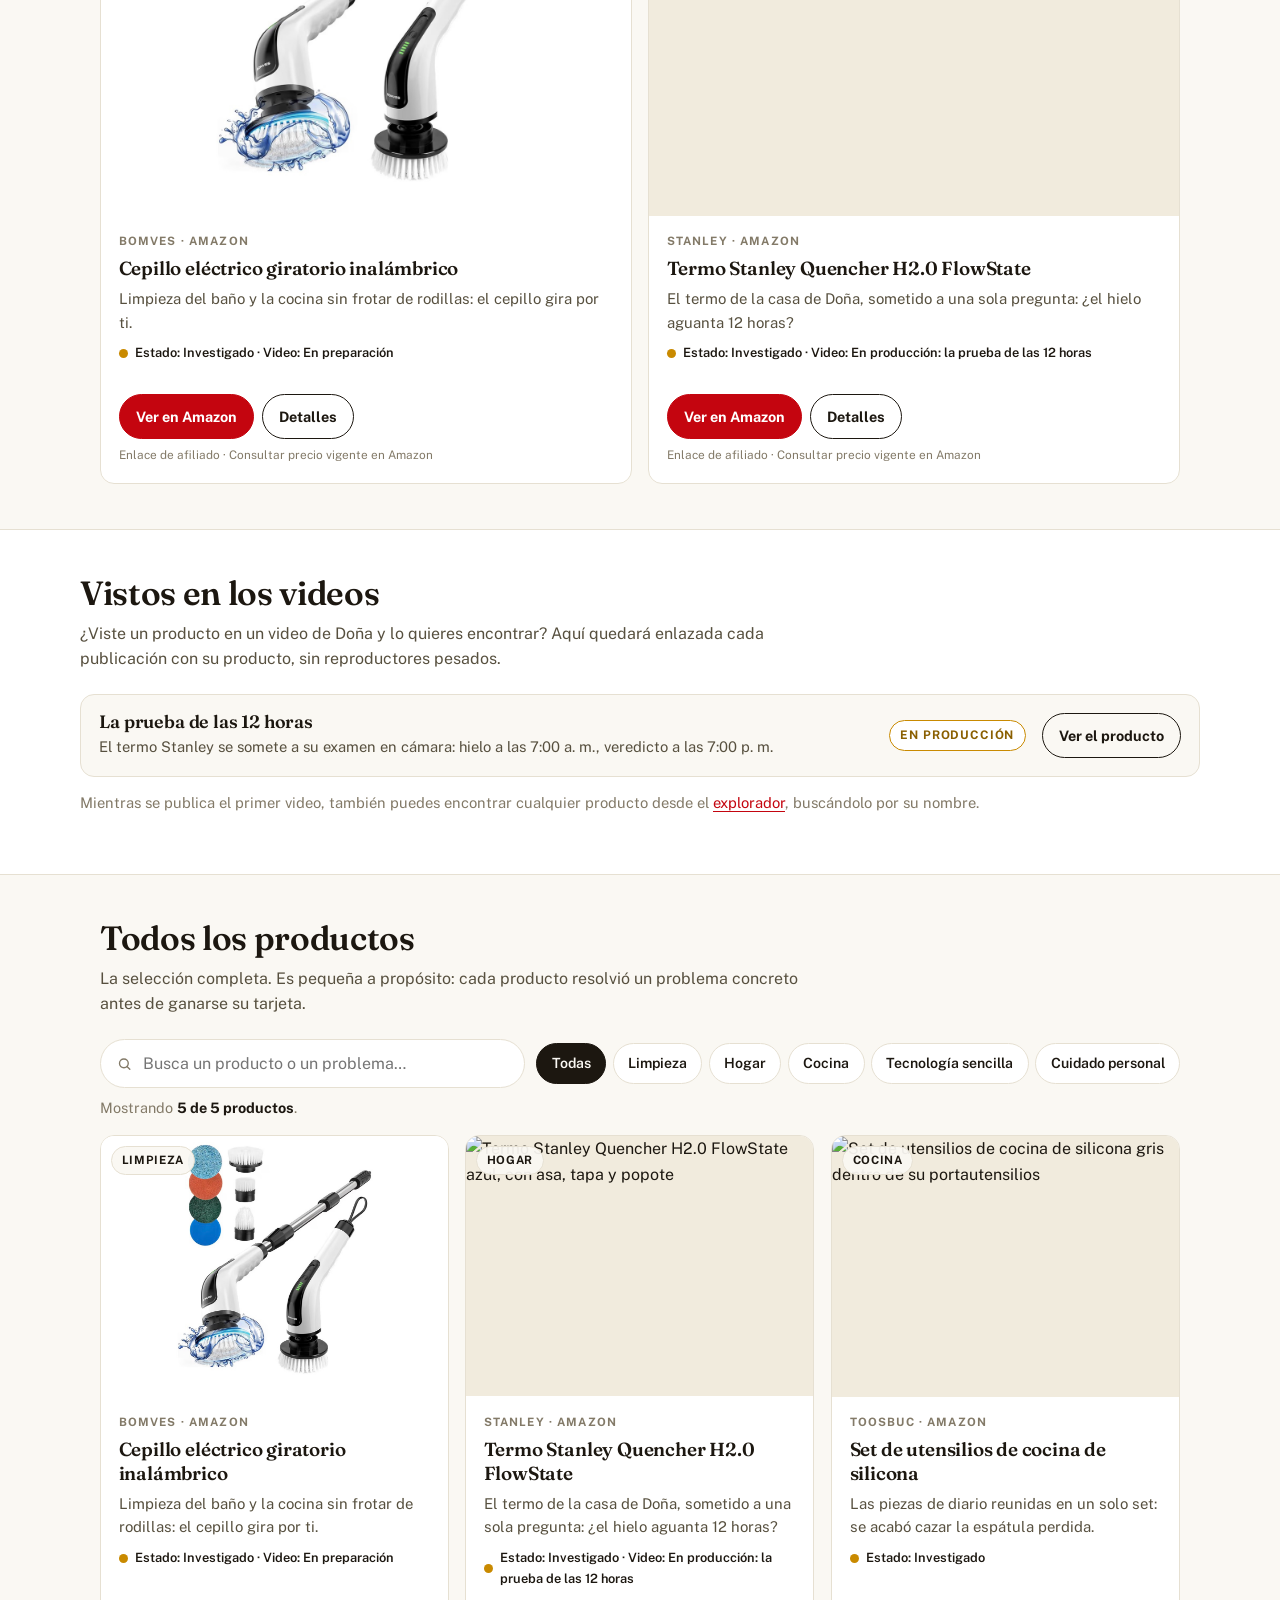
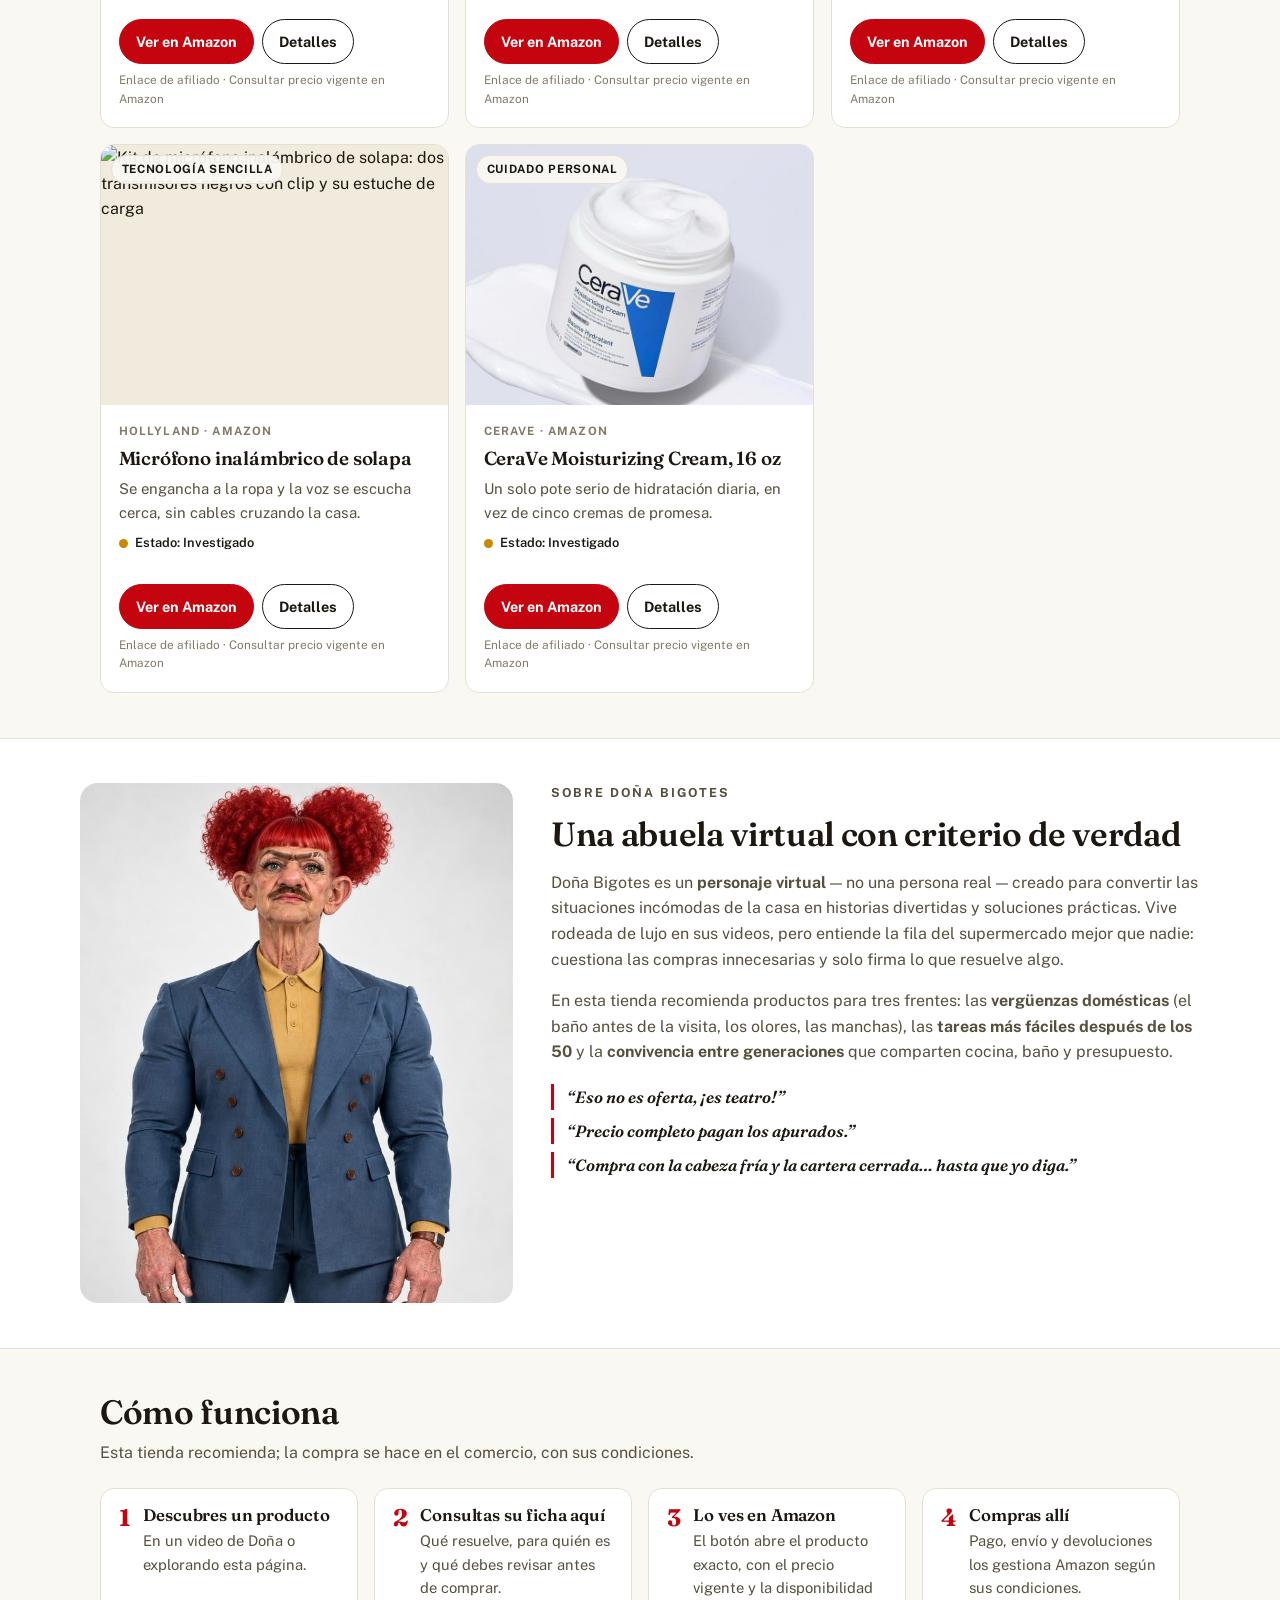
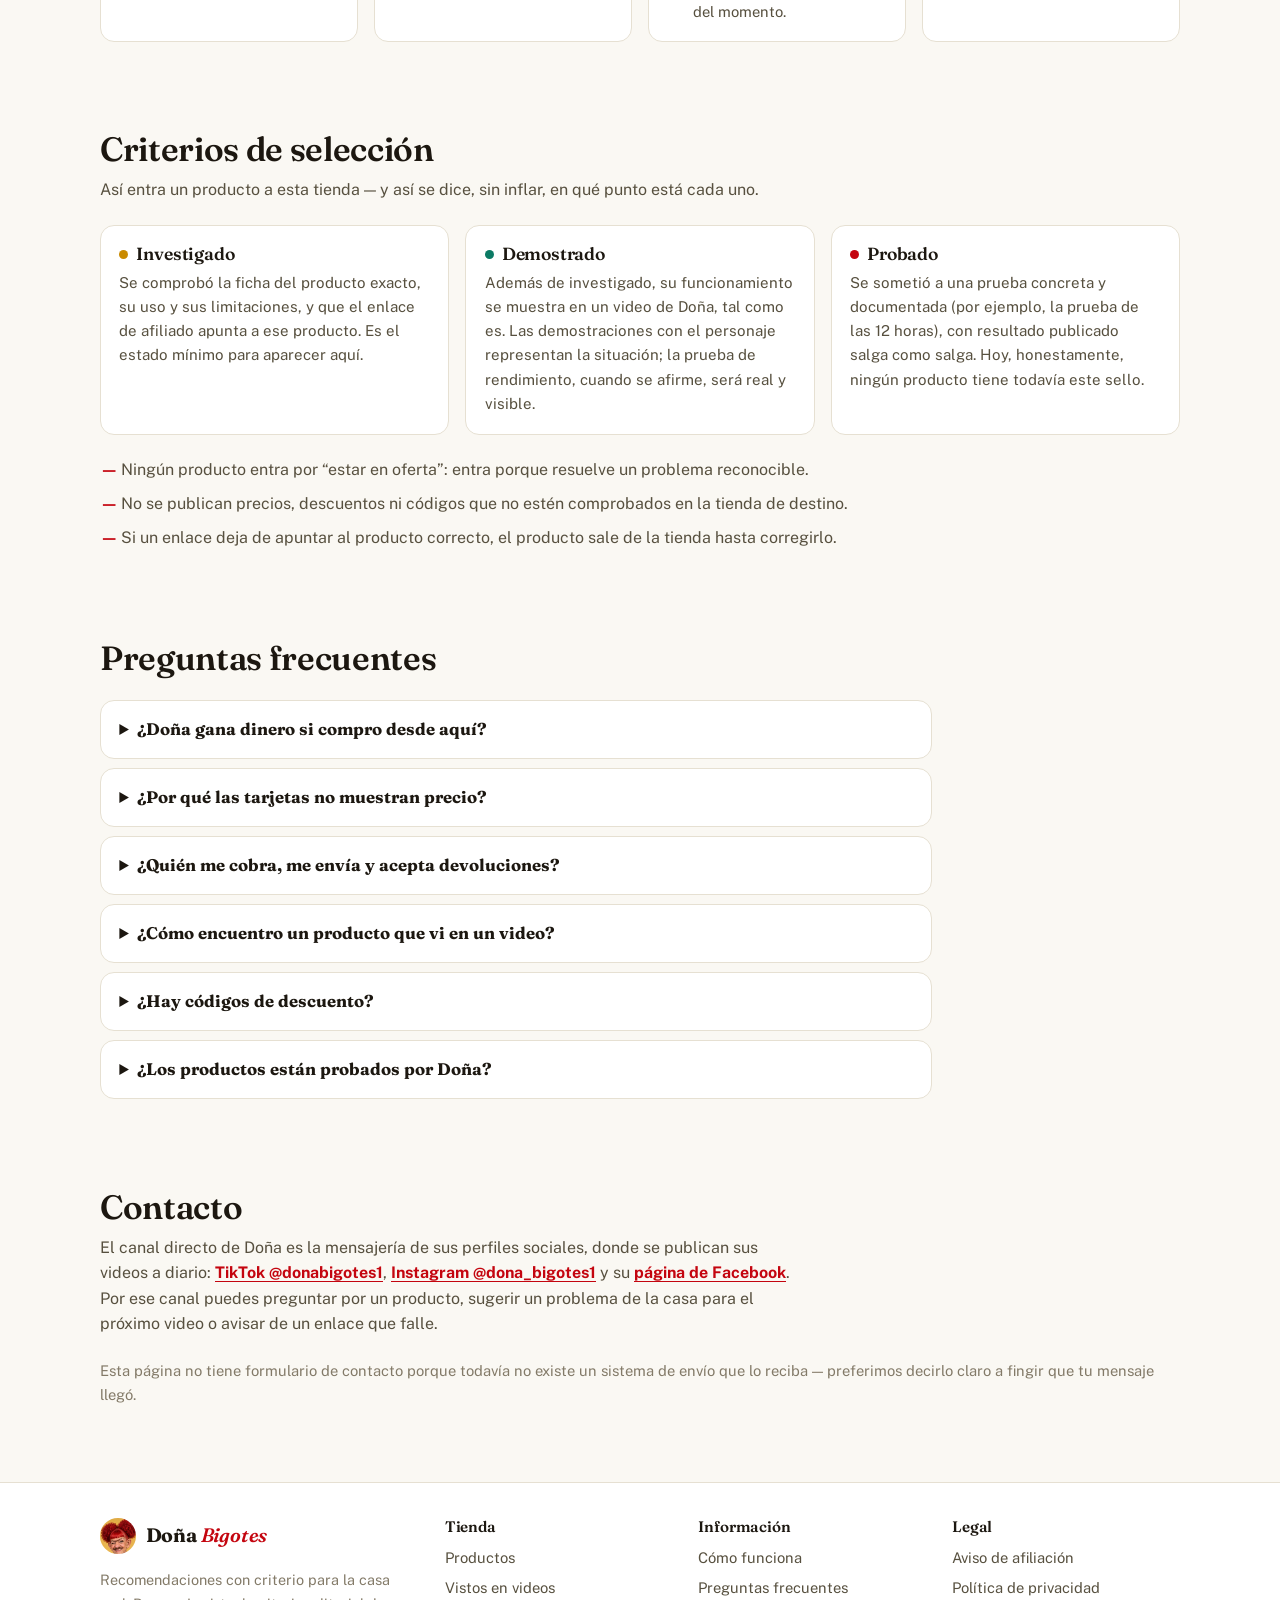
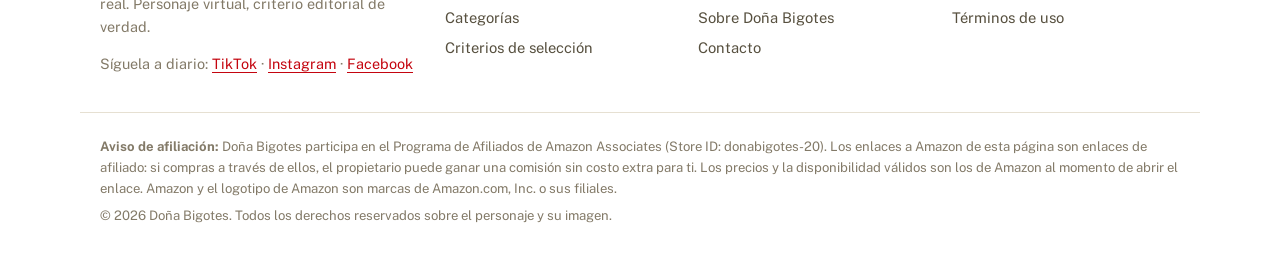
==== commit c81f77d3: "Sitio inmersivo: movimiento, cinta de marca, cifras y micro-interacciones" ====
--- a/index.html
+++ b/index.html
@@ -16,6 +16,8 @@
 </script>
 </head>
 <body>
+
+<div class="progress" id="progress" aria-hidden="true"></div>
 
 <header class="site-header">
   <div class="wrap header-in">
@@ -58,8 +60,17 @@
     <figure class="hero-img reveal">
       <img src="img/dona-hero.webp" alt="Doña Bigotes guiñando un ojo y levantando el pulgar, con su traje azul y camisa amarilla mostaza" width="1000" height="1770" fetchpriority="high"/>
       <figcaption>“El bigote nunca miente.”</figcaption>
+      <span class="hero-chip" aria-hidden="true">Personaje creado con IA ✨</span>
     </figure>
   </section>
+
+  <!-- CINTA DE MARCA -->
+  <div class="marquee" aria-hidden="true">
+    <div class="marquee-track">
+      <div class="marquee-half"><span>El bigote nunca miente</span><i>✦</i><span>Finanzas sin filtro</span><i>✦</i><span>Recomendaciones con criterio</span><i>✦</i><span>Sin precios inventados</span><i>✦</i><span>Sin urgencia falsa</span><i>✦</i></div>
+      <div class="marquee-half"><span>El bigote nunca miente</span><i>✦</i><span>Finanzas sin filtro</span><i>✦</i><span>Recomendaciones con criterio</span><i>✦</i><span>Sin precios inventados</span><i>✦</i><span>Sin urgencia falsa</span><i>✦</i></div>
+    </div>
+  </div>
 
   <!-- PRINCIPIOS EN UNA LÍNEA -->
   <section class="wrap" aria-label="Principios de la tienda">
@@ -69,6 +80,12 @@
       <li><strong>Estados claros</strong><span>Investigado, demostrado o probado — y se dice cuál.</span></li>
       <li><strong>Cero urgencia falsa</strong><span>Sin relojes, sin “quedan 2”, sin teatro.</span></li>
     </ul>
+    <div class="stats reveal" aria-label="La tienda en cifras">
+      <div class="stat"><span class="stat-n" data-count="5">0</span><span class="stat-l">productos con enlace verificado</span></div>
+      <div class="stat"><span class="stat-n" data-count="16">0</span><span class="stat-l">lecciones de finanzas publicadas</span></div>
+      <div class="stat"><span class="stat-n" data-count="3">0</span><span class="stat-l">plataformas con video a diario</span></div>
+      <div class="stat"><span class="stat-n" data-count="1">0</span><span class="stat-l">bigote que nunca miente</span></div>
+    </div>
   </section>
 
   <!-- CATEGORÍAS -->
@@ -264,6 +281,15 @@
     <p>© <span id="year"></span> Doña Bigotes. Todos los derechos reservados sobre el personaje y su imagen.</p>
   </div>
 </footer>
+
+<button class="to-top" id="toTop" type="button" aria-label="Volver arriba">
+  <svg width="18" height="18" viewBox="0 0 24 24" fill="none" stroke="currentColor" stroke-width="2.4" stroke-linecap="round" aria-hidden="true"><path d="M12 19V5m-6 6 6-6 6 6"/></svg>
+</button>
+
+<div class="sticky-cta" id="stickyCta">
+  <a class="btn btn-accent btn-sm" href="#productos">Ver productos</a>
+  <a class="btn btn-plain btn-sm" href="#videos">Vistos en videos</a>
+</div>
 
 <!-- DETALLE DE PRODUCTO -->
 <dialog id="detalle" aria-labelledby="d-nombre">
--- a/styles.css
+++ b/styles.css
@@ -221,10 +221,88 @@
 .pending{background:#FFF4D6;border:1px solid #E3C566;border-radius:8px;padding:.15rem .45rem;font-size:.92em;color:#6B5200}
 
 /* reveal */
-.reveal{opacity:0;transform:translateY(10px);transition:opacity .5s ease,transform .5s ease}
+.reveal{opacity:0;transform:translateY(14px);transition:opacity .6s cubic-bezier(.22,.61,.36,1) var(--d,0s),transform .6s cubic-bezier(.22,.61,.36,1) var(--d,0s)}
 .reveal.visible{opacity:1;transform:none}
 @media (prefers-reduced-motion: reduce){
   html{scroll-behavior:auto}
   .reveal{opacity:1;transform:none;transition:none}
   .btn{transition:none}
 }
+
+/* ---------- capa inmersiva ---------- */
+/* progreso de lectura */
+.progress{position:fixed;top:0;left:0;right:0;height:3px;z-index:80;background:linear-gradient(90deg,var(--accent),#E9B44C);transform:scaleX(0);transform-origin:0 50%}
+
+/* hero con ambiente: resplandor cálido, foto flotante y chip */
+.hero{position:relative}
+.hero::before{content:"";position:absolute;inset:-2rem -1rem auto auto;width:560px;height:560px;max-width:90vw;background:radial-gradient(circle at 60% 40%,rgba(233,180,76,.20),rgba(192,5,15,.06) 55%,transparent 72%);filter:blur(10px);pointer-events:none}
+.hero-text,.hero-img{position:relative}
+.hero-img img{box-shadow:0 24px 50px -18px rgba(28,23,16,.35);animation:floaty 7s ease-in-out infinite}
+@keyframes floaty{0%,100%{transform:translateY(0)}50%{transform:translateY(-7px)}}
+.hero-chip{position:absolute;top:14px;right:14px;background:rgba(28,23,16,.88);color:#F5EFE2;font-size:.74rem;font-weight:700;letter-spacing:.05em;padding:.38rem .7rem;border-radius:999px;backdrop-filter:blur(4px)}
+
+/* cinta de marca */
+.marquee{overflow:hidden;border-top:1px solid var(--line);border-bottom:1px solid var(--line);background:var(--surface);padding:.65rem 0;margin-top:.6rem}
+.marquee-track{display:flex;width:max-content;font-family:"Fraunces",Georgia,serif;font-style:italic;font-size:1rem;color:var(--soft);animation:marquee 30s linear infinite}
+.marquee-half{display:flex;gap:1.6rem;padding-right:1.6rem;align-items:center}
+.marquee:hover .marquee-track{animation-play-state:paused}
+.marquee-track i{font-style:normal;color:#C99A2E;font-size:.8rem}
+@keyframes marquee{to{transform:translateX(-50%)}}
+
+/* cifras */
+.stats{display:grid;grid-template-columns:repeat(4,1fr);gap:1.2rem;padding:1.3rem 0 .4rem;text-align:left}
+@media(max-width:860px){.stats{grid-template-columns:repeat(2,1fr)}}
+.stat-n{display:block;font-family:"Fraunces",Georgia,serif;font-weight:700;font-size:2rem;color:var(--accent);line-height:1}
+.stat-l{font-size:.86rem;color:var(--muted)}
+
+/* tarjetas con vida: elevación, zoom de foto y brillo al pasar */
+.card{transition:transform .25s ease,box-shadow .25s ease;will-change:transform}
+.card:hover{box-shadow:0 18px 38px -16px rgba(28,23,16,.28)}
+.card-media img{transition:transform .5s ease}
+.card:hover .card-media img{transform:scale(1.05)}
+.cat-card,.state-card,.steps li{transition:transform .25s ease,box-shadow .25s ease,border-color .2s ease}
+.cat-card:hover,.state-card:hover,.steps li:hover{transform:translateY(-3px);box-shadow:0 12px 26px -14px rgba(28,23,16,.25)}
+
+/* botones: brillo que barre y respuesta al toque */
+.btn{position:relative;overflow:hidden;transition:background .15s ease,color .15s ease,transform .1s ease}
+.btn:active{transform:scale(.97)}
+.btn-accent::after{content:"";position:absolute;inset:0;background:linear-gradient(105deg,transparent 40%,rgba(255,255,255,.35) 50%,transparent 60%);transform:translateX(-120%);transition:transform .6s ease;pointer-events:none}
+.btn-accent:hover::after{transform:translateX(120%)}
+
+/* preguntas: apertura suave */
+.faq details p{animation:faqIn .3s ease}
+@keyframes faqIn{from{opacity:0;transform:translateY(-4px)}to{opacity:1;transform:none}}
+.faq summary{transition:color .15s ease}
+.faq summary:hover{color:var(--accent)}
+
+/* diálogo con entrada */
+dialog#detalle[open]{animation:pop .28s cubic-bezier(.22,.61,.36,1)}
+dialog#detalle[open]::backdrop{animation:fadeIn .25s ease}
+@keyframes pop{from{opacity:0;transform:translateY(14px) scale(.985)}to{opacity:1;transform:none}}
+@keyframes fadeIn{from{opacity:0}to{opacity:1}}
+
+/* volver arriba */
+.to-top{position:fixed;right:18px;bottom:18px;z-index:70;width:46px;height:46px;border-radius:50%;border:1px solid var(--line);background:var(--ink);color:var(--bg);display:flex;align-items:center;justify-content:center;cursor:pointer;opacity:0;pointer-events:none;transform:translateY(8px);transition:opacity .25s ease,transform .25s ease;box-shadow:0 10px 24px -10px rgba(28,23,16,.4)}
+.to-top.show{opacity:1;pointer-events:auto;transform:none}
+
+/* barra de acción móvil */
+.sticky-cta{display:none}
+@media(max-width:820px){
+  .sticky-cta{position:fixed;left:10px;right:10px;bottom:10px;z-index:70;display:flex;gap:.5rem;justify-content:center;background:rgba(250,248,243,.94);border:1px solid var(--line);border-radius:999px;padding:.45rem;backdrop-filter:blur(8px);opacity:0;pointer-events:none;transform:translateY(10px);transition:opacity .25s ease,transform .25s ease}
+  .sticky-cta.show{opacity:1;pointer-events:auto;transform:none}
+  .to-top{bottom:84px}
+}
+
+/* destellos dorados */
+.spark{position:fixed;z-index:90;width:7px;height:7px;border-radius:50%;background:#E9B44C;pointer-events:none;animation:sparkFly .7s ease-out forwards}
+@keyframes sparkFly{to{transform:translate(var(--tx),var(--ty)) scale(.3);opacity:0}}
+
+@media (prefers-reduced-motion: reduce){
+  .hero-img img{animation:none}
+  .marquee-track{animation:none}
+  .card,.cat-card,.state-card,.steps li{transition:none}
+  .card-media img{transition:none}
+  .btn-accent::after{display:none}
+  dialog#detalle[open],dialog#detalle[open]::backdrop,.faq details p{animation:none}
+  .to-top,.sticky-cta{transition:none}
+}
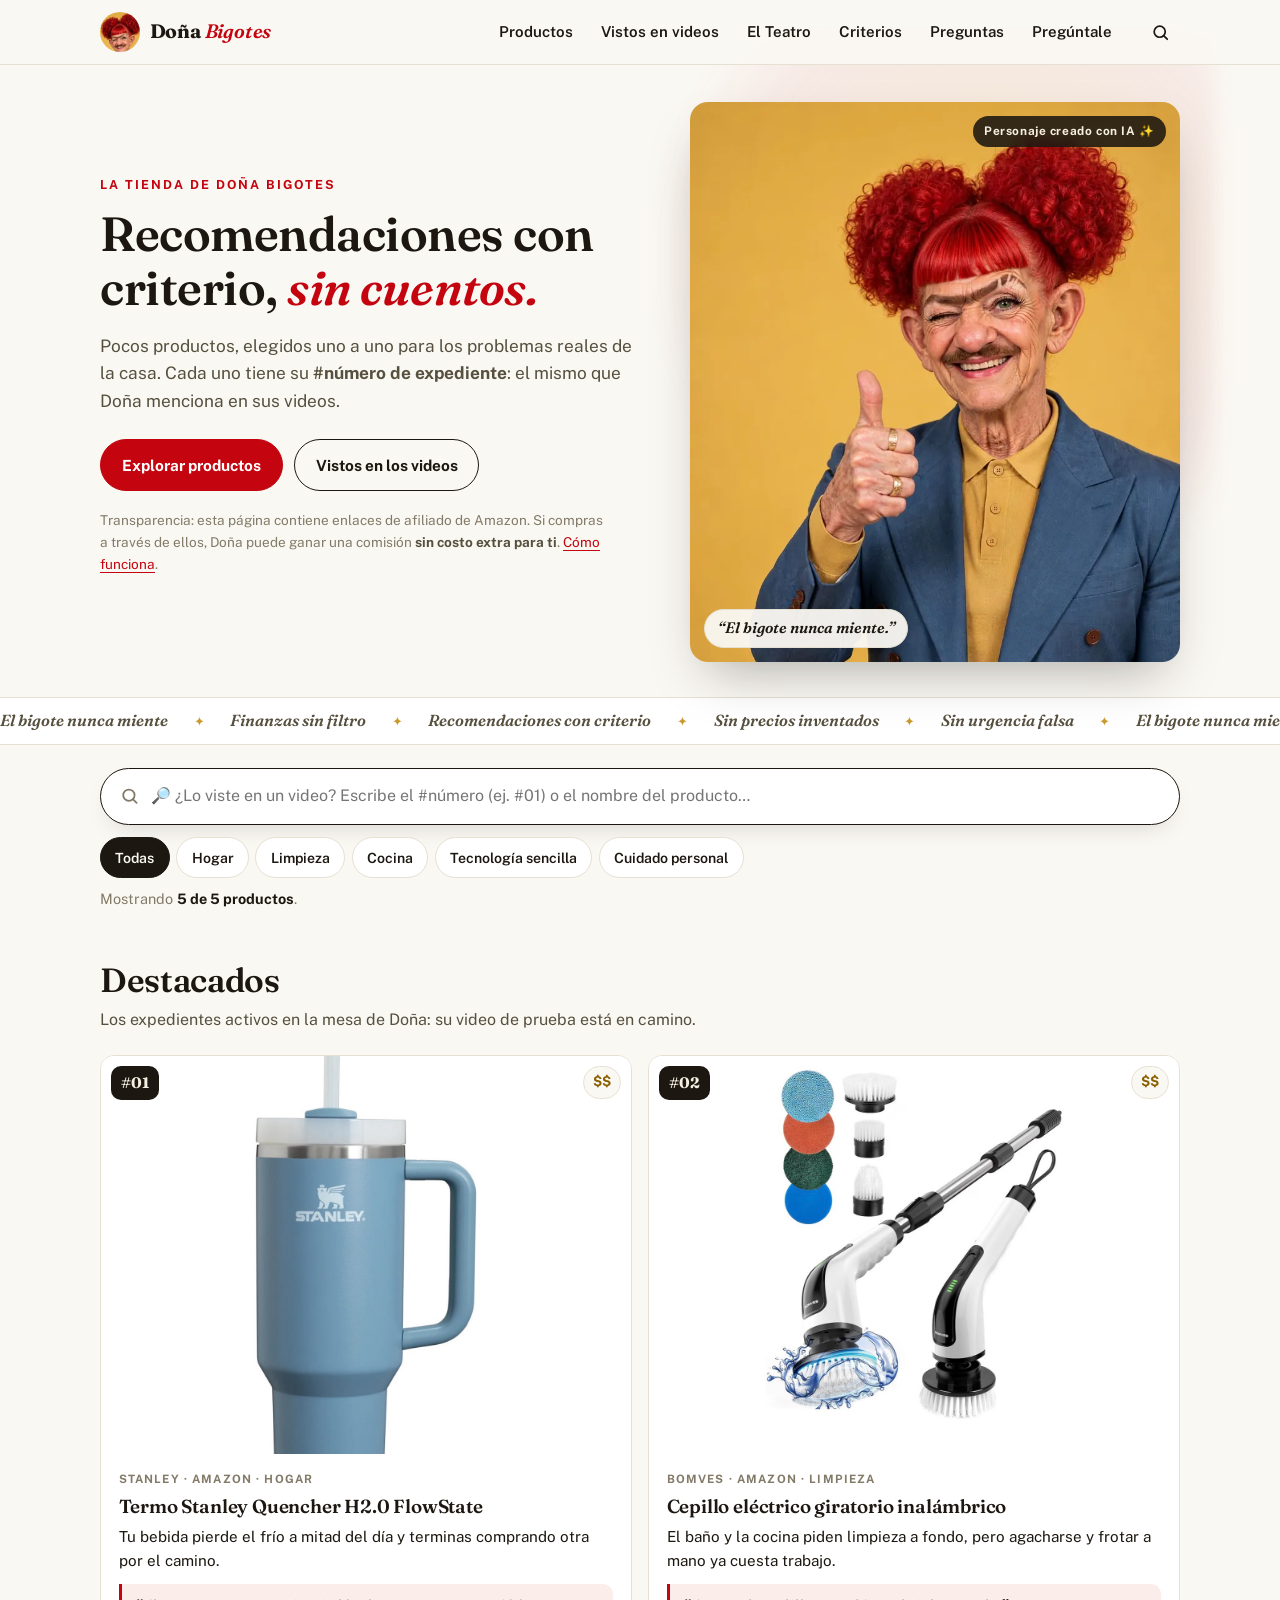
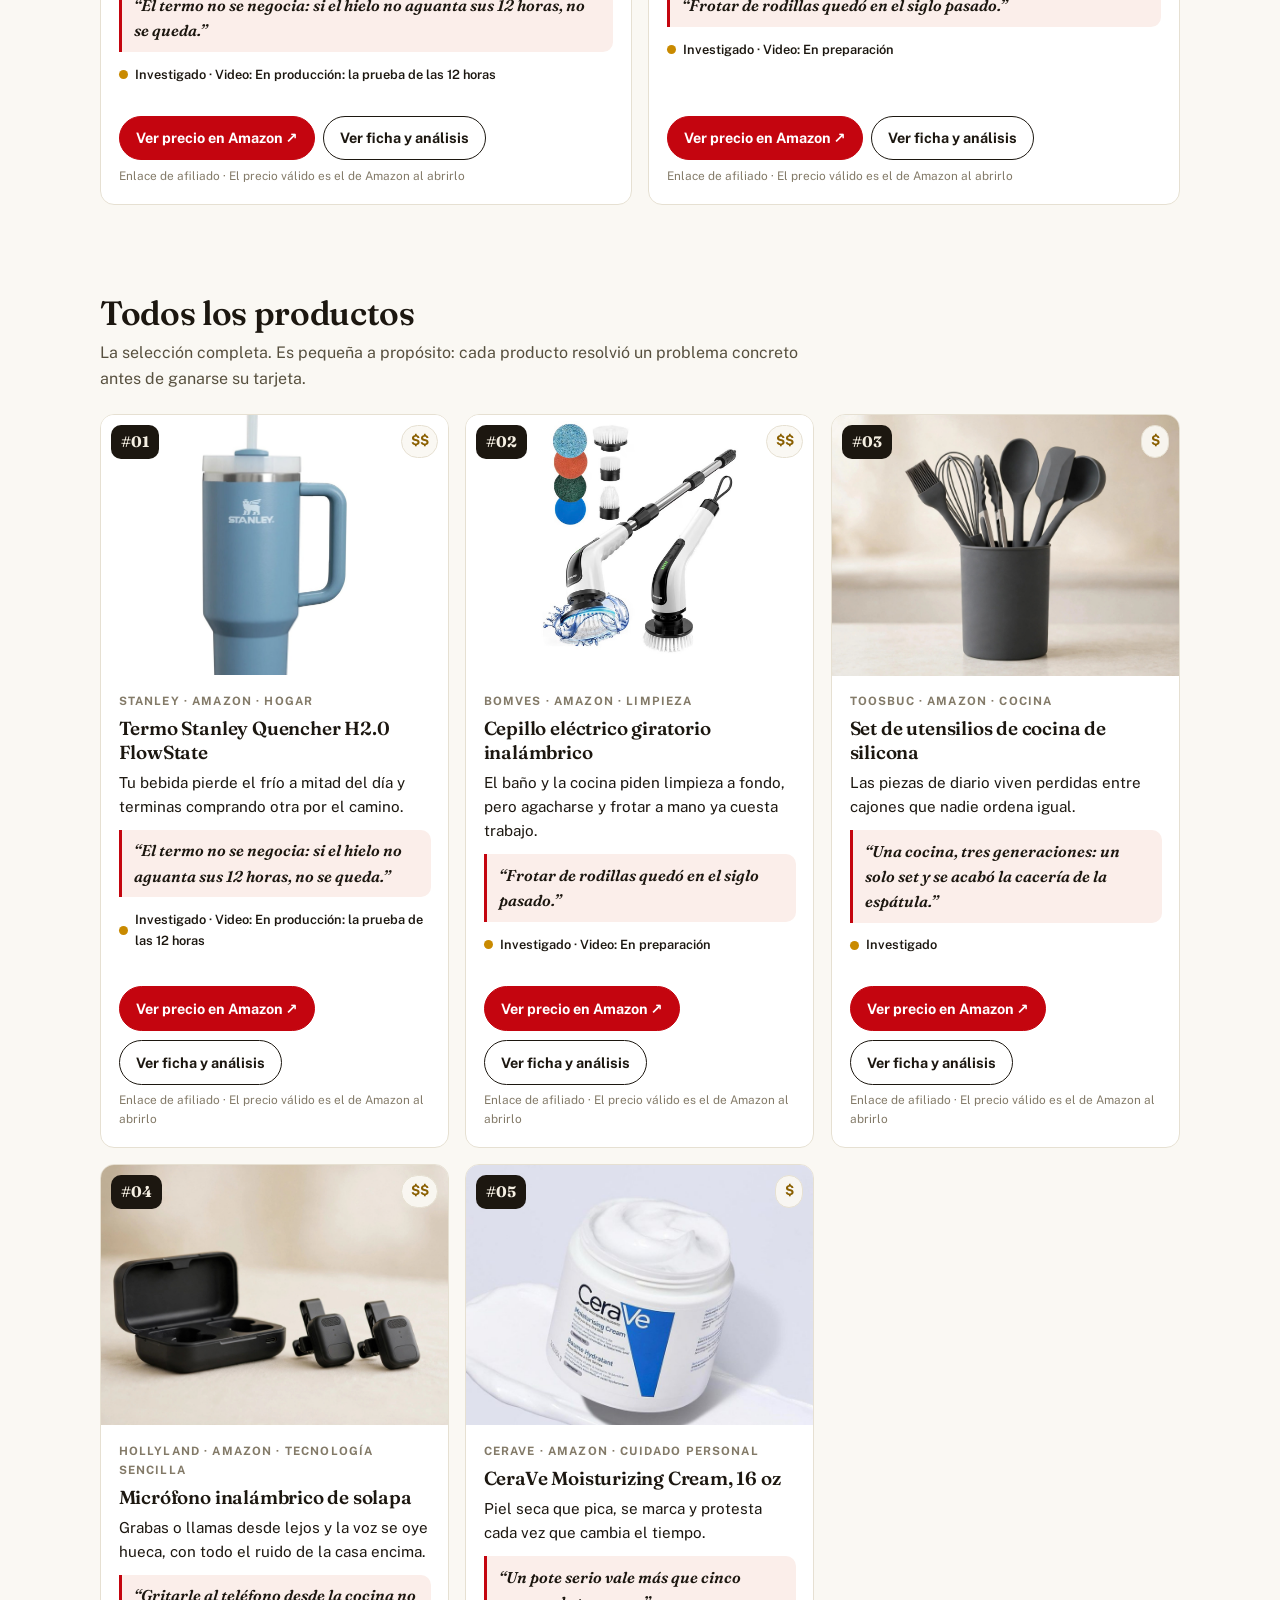
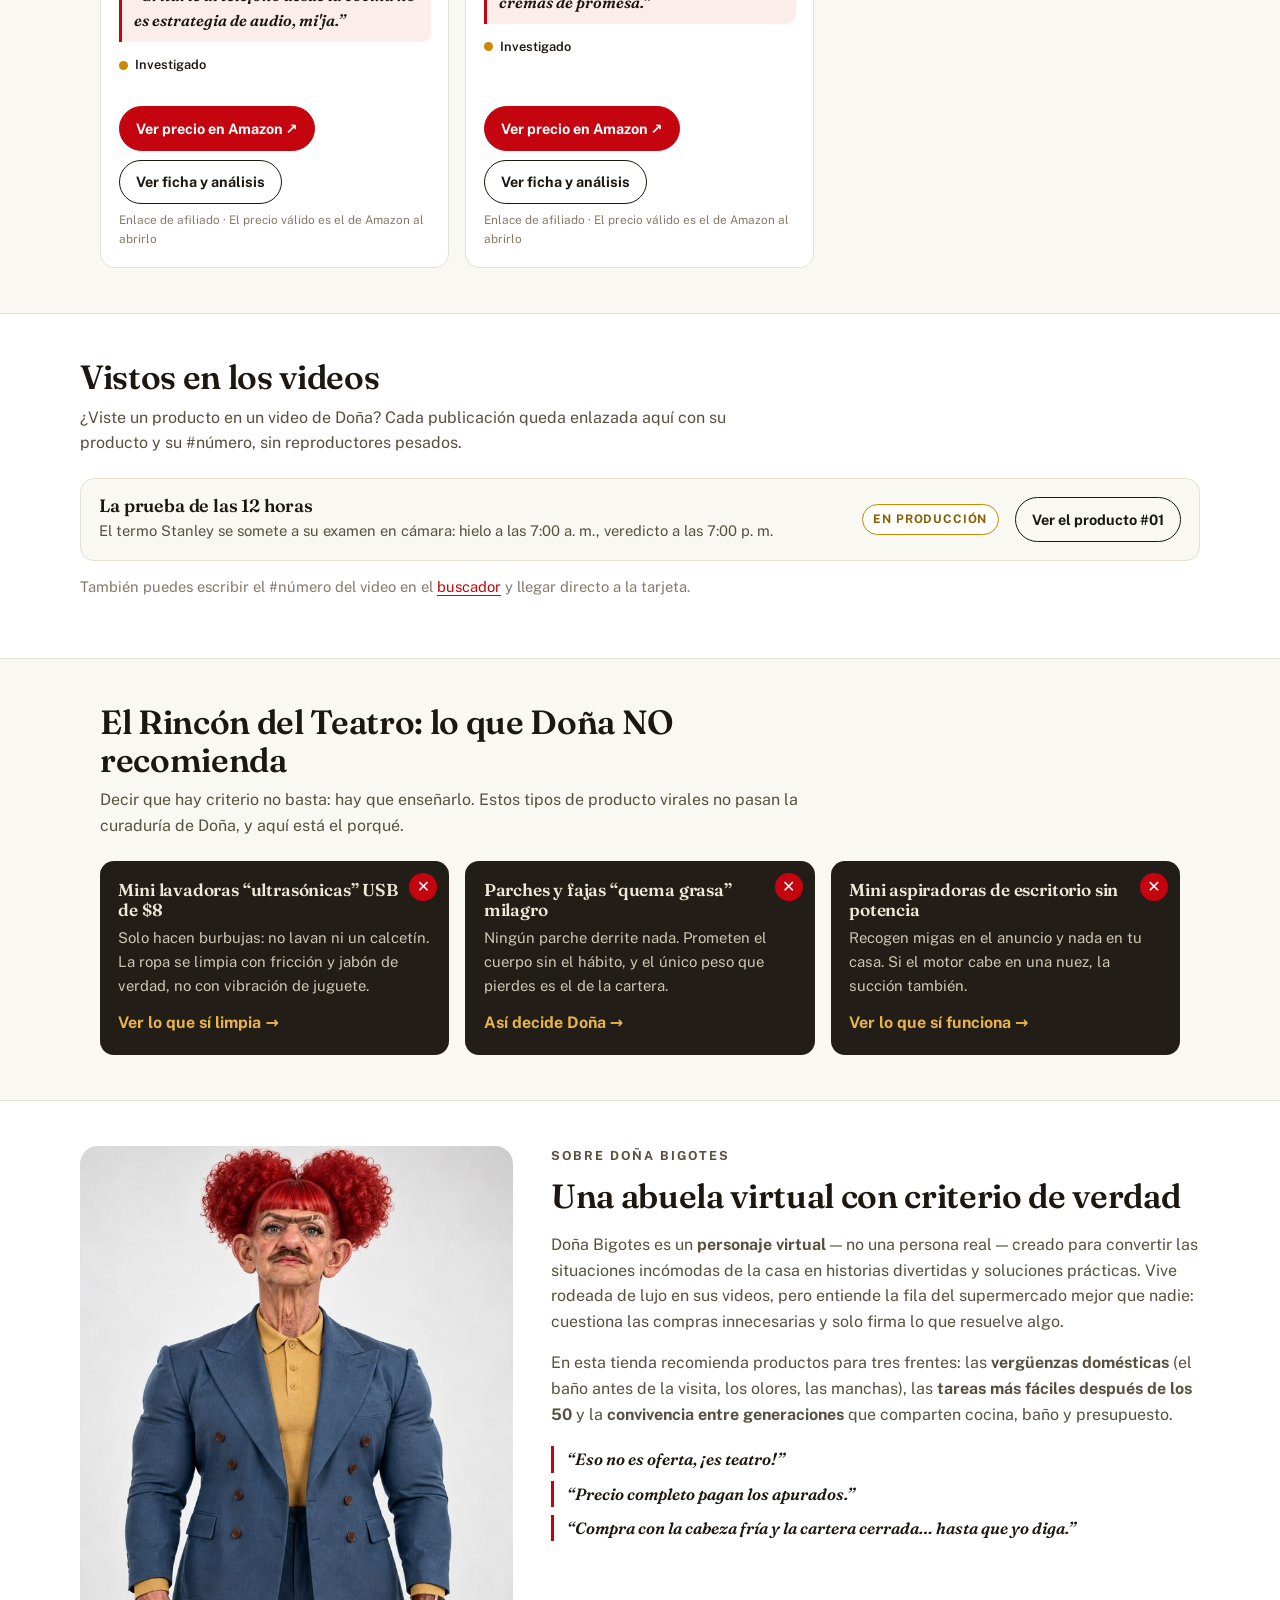
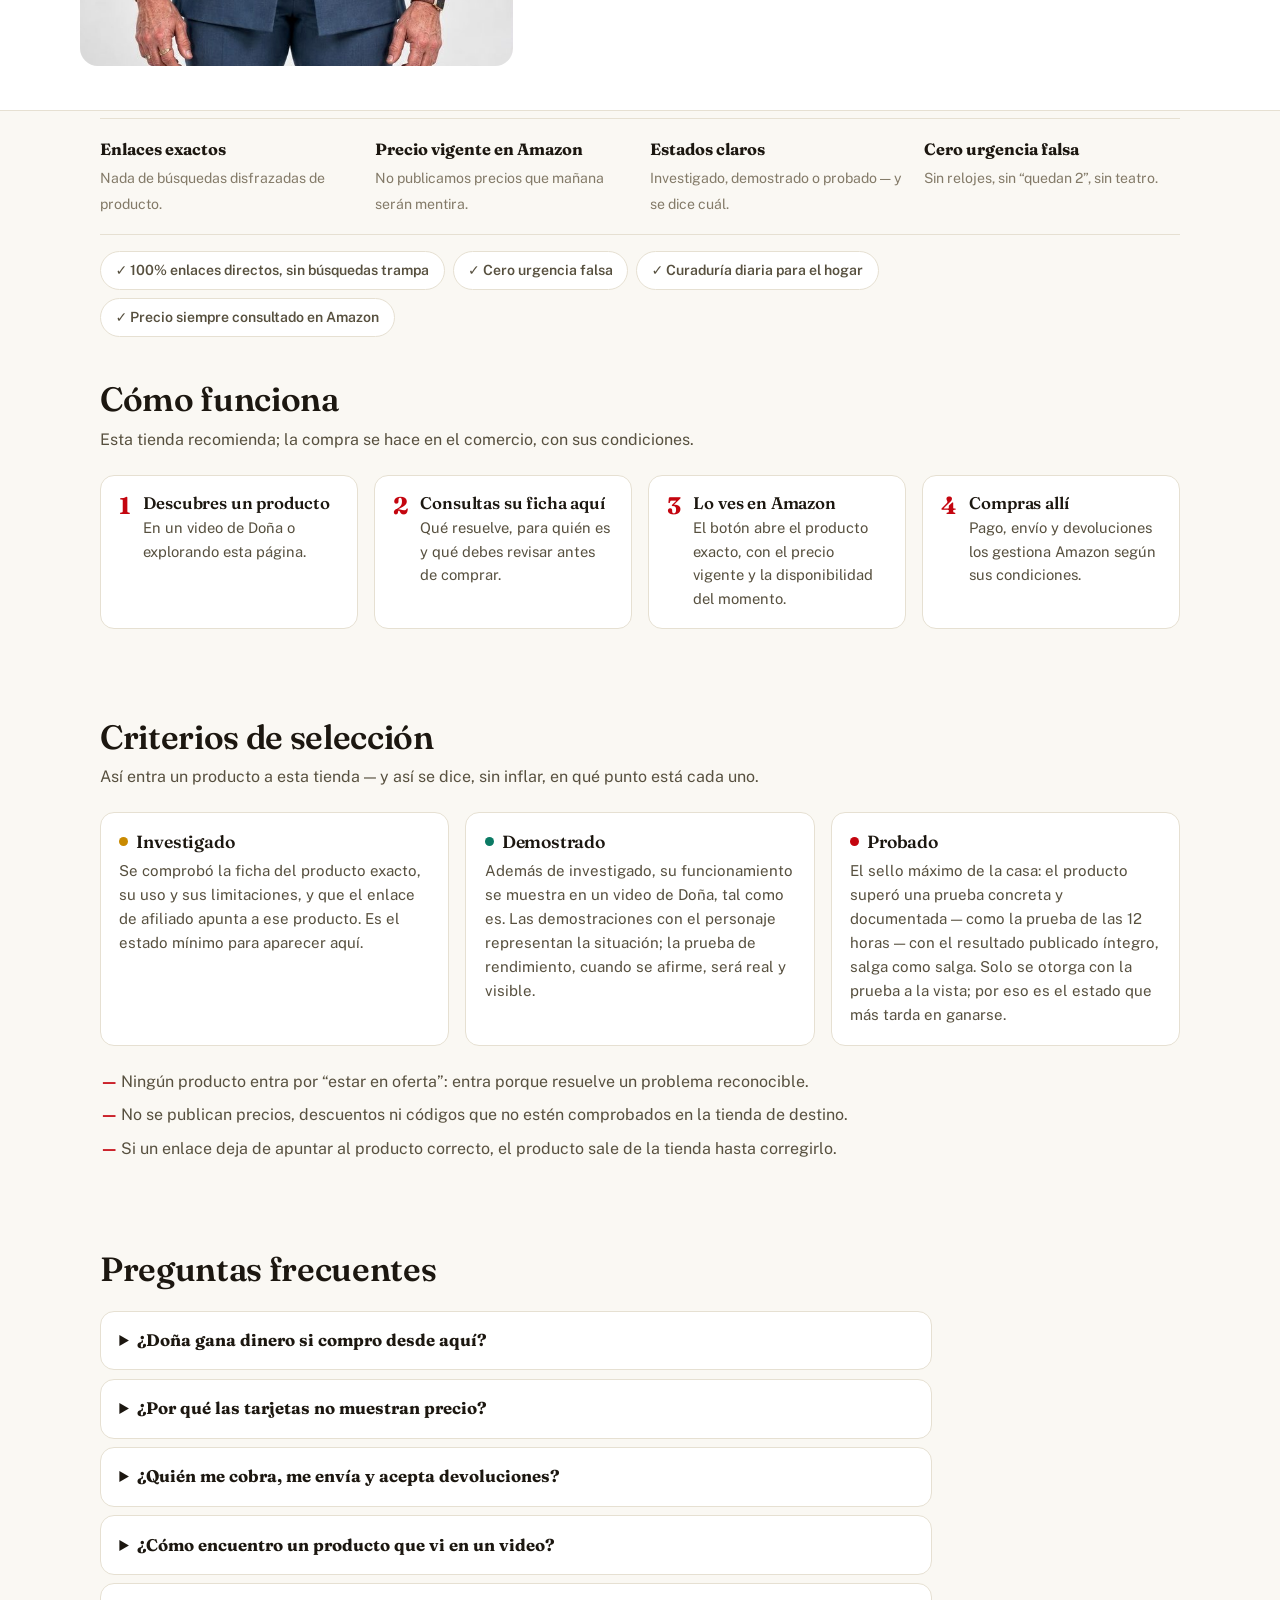
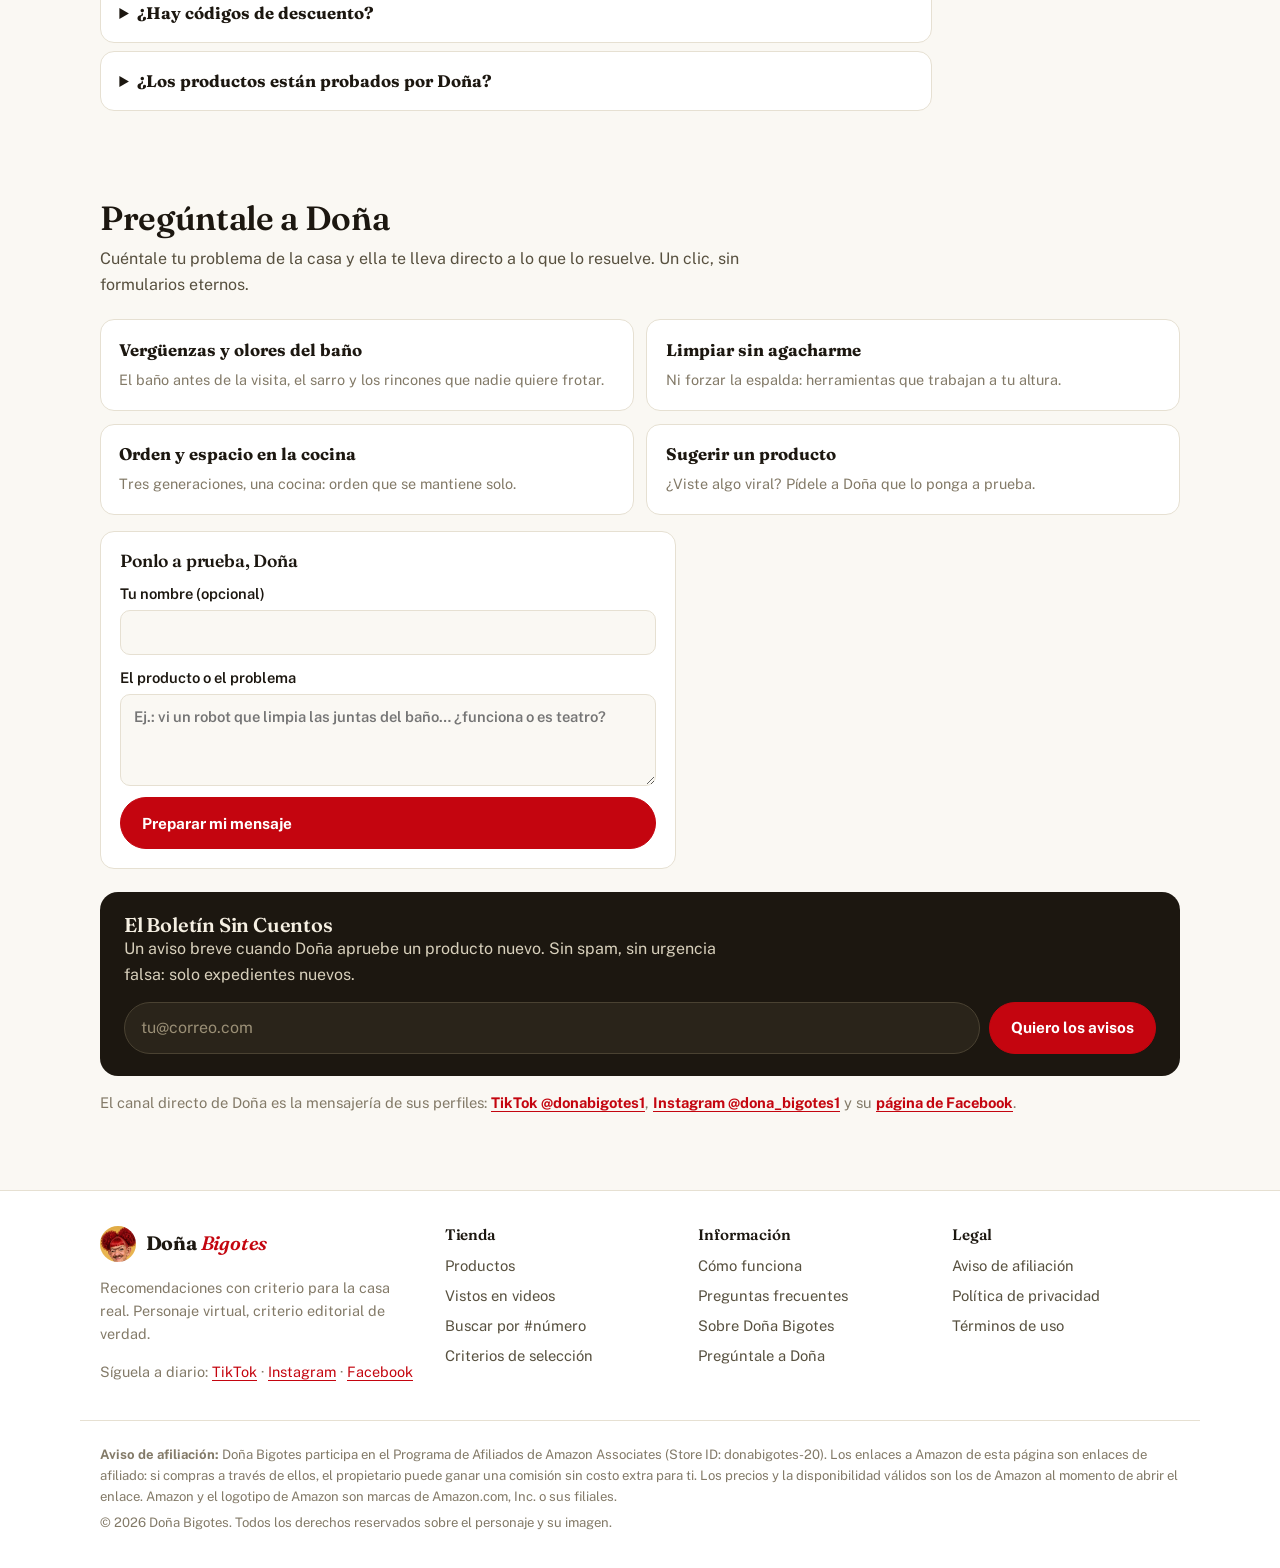
==== commit 77556b23: "Refactor CRO fases 1-8: buscador viral, tarjetas 1-click, Teatro, Pregúntale a Doña, SEO" ====
--- a/index.html
+++ b/index.html
@@ -5,14 +5,41 @@
 <meta name="viewport" content="width=device-width, initial-scale=1"/>
 <meta name="description" content="La tienda de Doña Bigotes: recomendaciones con criterio para los problemas reales de la casa. Pocos productos, enlaces exactos de Amazon y precios siempre consultados en origen."/>
 <meta property="og:title" content="Doña Bigotes — Recomendaciones con criterio"/>
-<meta property="og:description" content="Productos útiles elegidos uno a uno: vergüenzas domésticas, tareas más fáciles después de los 50 y convivencia entre generaciones. Sin precios inventados ni urgencia falsa."/>
+<meta property="og:description" content="¿Lo viste en un video? Busca su #número y llega directo al producto exacto en Amazon. Sin precios inventados ni urgencia falsa: el bigote nunca miente."/>
 <meta property="og:type" content="website"/>
-<meta property="og:image" content="img/dona-hero.webp"/>
+<meta property="og:url" content="https://aasc1908-ship-it.github.io/donabigotes-sitio/"/>
+<meta property="og:image" content="https://aasc1908-ship-it.github.io/donabigotes-sitio/img/dona-hero.webp"/>
+<meta name="twitter:card" content="summary_large_image"/>
+<meta name="twitter:title" content="Doña Bigotes — Recomendaciones con criterio"/>
+<meta name="twitter:description" content="Productos con criterio para la casa real. Busca por #número el que viste en el video."/>
+<meta name="twitter:image" content="https://aasc1908-ship-it.github.io/donabigotes-sitio/img/dona-hero.webp"/>
 <title>Doña Bigotes — Recomendaciones con criterio</title>
 <link rel="icon" type="image/png" href="img/favicon.png"/>
 <link rel="stylesheet" href="styles.css"/>
 <script type="application/ld+json">
 {"@context":"https://schema.org","@type":"Organization","name":"Doña Bigotes","slogan":"El bigote nunca miente","description":"Recomendaciones con criterio para los problemas reales de la casa, del personaje virtual Doña Bigotes.","sameAs":["https://www.tiktok.com/@donabigotes1","https://www.instagram.com/dona_bigotes1","https://www.facebook.com/people/Do%C3%B1a-bigotes/61595228078309"]}
+</script>
+<script type="application/ld+json">
+{"@context":"https://schema.org","@type":"WebSite","name":"Doña Bigotes","url":"https://aasc1908-ship-it.github.io/donabigotes-sitio/","inLanguage":"es","potentialAction":{"@type":"SearchAction","target":"https://aasc1908-ship-it.github.io/donabigotes-sitio/#productos","query-input":"required name=search_term_string"}}
+</script>
+<script type="application/ld+json">
+{"@context":"https://schema.org","@type":"ItemList","name":"Productos recomendados por Doña Bigotes","itemListElement":[
+{"@type":"ListItem","position":1,"name":"Termo Stanley Quencher H2.0 FlowState (#01)","url":"https://link.amazon/B0fBcdnXh"},
+{"@type":"ListItem","position":2,"name":"Cepillo eléctrico giratorio inalámbrico Bomves (#02)","url":"https://link.amazon/B0iDmQS2B"},
+{"@type":"ListItem","position":3,"name":"Set de utensilios de cocina de silicona Toosbuc (#03)","url":"https://link.amazon/B0eLenxoI"},
+{"@type":"ListItem","position":4,"name":"Micrófono inalámbrico de solapa Hollyland (#04)","url":"https://link.amazon/B0dMmoMra"},
+{"@type":"ListItem","position":5,"name":"CeraVe Moisturizing Cream, 16 oz (#05)","url":"https://link.amazon/B07k5Ba7A"}
+]}
+</script>
+<script type="application/ld+json">
+{"@context":"https://schema.org","@type":"FAQPage","mainEntity":[
+{"@type":"Question","name":"¿Doña gana dinero si compro desde aquí?","acceptedAnswer":{"@type":"Answer","text":"Sí. Los botones «Ver precio en Amazon» son enlaces de afiliado (Amazon Associates, Store ID donabigotes-20): si compras a través de ellos, el propietario del sitio puede recibir una comisión. A ti no te cuesta nada extra: pagas el mismo precio que pagaría cualquiera en Amazon."}},
+{"@type":"Question","name":"¿Por qué las tarjetas no muestran precio?","acceptedAnswer":{"@type":"Answer","text":"Porque Amazon cambia precios y disponibilidad con frecuencia, y un precio impreso aquí hoy puede ser mentira mañana. El precio válido es el que Amazon muestra al abrir el enlace, justo antes de pagar."}},
+{"@type":"Question","name":"¿Quién me cobra, me envía y acepta devoluciones?","acceptedAnswer":{"@type":"Answer","text":"Amazon, en todos los casos de esta tienda. Esta página no vende, no cobra ni almacena productos: recomienda y enlaza. Pagos, envíos, garantías y devoluciones se rigen por las condiciones de Amazon."}},
+{"@type":"Question","name":"¿Cómo encuentro un producto que vi en un video?","acceptedAnswer":{"@type":"Answer","text":"Cada producto tiene un #número (su código de expediente). Escríbelo en el buscador de esta página — por ejemplo #01 — o busca en la sección Vistos en los videos, donde cada publicación enlaza su producto."}},
+{"@type":"Question","name":"¿Hay códigos de descuento?","acceptedAnswer":{"@type":"Answer","text":"Hoy, ninguno verificado — y esta tienda no publica códigos inventados. Un enlace de afiliado no es un descuento: si un día existe un código real, aparecerá aquí con su tienda, sus condiciones y su fecha de vencimiento."}},
+{"@type":"Question","name":"¿Los productos están probados por Doña?","acceptedAnswer":{"@type":"Answer","text":"Solo en el estado que indique cada ficha. Doña es un personaje virtual: sus veredictos son criterio editorial. «Investigado», «demostrado» y «probado» significan cosas distintas aquí, y puedes ver la definición exacta en Criterios de selección. Ningún producto se marca como probado sin una prueba publicada."}}
+]}
 </script>
 </head>
 <body>
@@ -28,9 +55,10 @@
     <nav class="main-nav" id="mainNav" aria-label="Navegación principal">
       <a href="#productos">Productos</a>
       <a href="#videos">Vistos en videos</a>
+      <a href="#teatro">El Teatro</a>
       <a href="#criterios">Criterios</a>
       <a href="#preguntas">Preguntas</a>
-      <a href="#sobre">Sobre Doña</a>
+      <a href="#contacto">Pregúntale</a>
     </nav>
     <div class="header-actions">
       <button class="icon-btn" id="searchBtn" type="button" aria-label="Buscar productos">
@@ -43,14 +71,19 @@
   </div>
 </header>
 
+<div class="app-tip" id="appTip" hidden>
+  <p>💡 <strong>Tip de Doña:</strong> si estás dentro de TikTok o Instagram, toca los 3 puntos (⋯) arriba y elige <strong>«Abrir en el navegador»</strong> para que el botón de Amazon abra tu app directo, con tu cuenta.</p>
+  <button class="icon-btn" id="appTipClose" type="button" aria-label="Cerrar aviso">✕</button>
+</div>
+
 <main id="inicio">
 
-  <!-- INICIO -->
+  <!-- 1 · HERO COMPACTO -->
   <section class="hero wrap">
     <div class="hero-text reveal">
       <p class="eyebrow">La tienda de Doña Bigotes</p>
       <h1>Recomendaciones con criterio, <em>sin cuentos.</em></h1>
-      <p class="lead">Pocos productos, elegidos uno a uno para los problemas reales de la casa: la vergüenza que nadie admite, la tarea que ya cuesta trabajo y la convivencia entre generaciones. Cada enlace lleva al producto exacto en Amazon — y el precio se consulta allí, vigente, antes de pagar.</p>
+      <p class="lead">Pocos productos, elegidos uno a uno para los problemas reales de la casa. Cada uno tiene su <strong>#número de expediente</strong>: el mismo que Doña menciona en sus videos.</p>
       <div class="hero-ctas">
         <a class="btn btn-accent" href="#productos">Explorar productos</a>
         <a class="btn btn-plain" href="#videos">Vistos en los videos</a>
@@ -72,75 +105,92 @@
     </div>
   </div>
 
-  <!-- PRINCIPIOS EN UNA LÍNEA -->
-  <section class="wrap" aria-label="Principios de la tienda">
-    <ul class="principles reveal">
-      <li><strong>Enlaces exactos</strong><span>Nada de búsquedas disfrazadas de producto.</span></li>
-      <li><strong>Precio vigente en Amazon</strong><span>No publicamos precios que mañana serán mentira.</span></li>
-      <li><strong>Estados claros</strong><span>Investigado, demostrado o probado — y se dice cuál.</span></li>
-      <li><strong>Cero urgencia falsa</strong><span>Sin relojes, sin “quedan 2”, sin teatro.</span></li>
-    </ul>
-    <div class="stats reveal" aria-label="La tienda en cifras">
-      <div class="stat"><span class="stat-n" data-count="5">0</span><span class="stat-l">productos con enlace verificado</span></div>
-      <div class="stat"><span class="stat-n" data-count="16">0</span><span class="stat-l">lecciones de finanzas publicadas</span></div>
-      <div class="stat"><span class="stat-n" data-count="3">0</span><span class="stat-l">plataformas con video a diario</span></div>
-      <div class="stat"><span class="stat-n" data-count="1">0</span><span class="stat-l">bigote que nunca miente</span></div>
-    </div>
-  </section>
-
-  <!-- CATEGORÍAS -->
-  <section class="section wrap" id="categorias">
-    <div class="sec-head reveal">
-      <h2>Por dónde empezar</h2>
-      <p>Categorías del inventario real. Si una categoría está vacía, no aparece.</p>
-    </div>
-    <div class="cat-list reveal" id="catList"><!-- generado por app.js --></div>
-  </section>
-
-  <!-- DESTACADOS -->
+  <!-- 2 · BUSCADOR VIRAL -->
+  <section class="wrap buscador reveal" id="buscador" aria-label="Buscador de productos">
+    <label class="search search-big">
+      <svg width="20" height="20" viewBox="0 0 24 24" fill="none" stroke="currentColor" stroke-width="2.2" stroke-linecap="round" aria-hidden="true"><circle cx="11" cy="11" r="7"/><path d="m20.5 20.5-4.6-4.6"/></svg>
+      <input id="q" type="search" placeholder="🔎 ¿Lo viste en un video? Escribe el #número (ej. #01) o el nombre del producto…" aria-label="Buscar por número de video, nombre o problema"/>
+    </label>
+    <div class="pills" id="pills" role="group" aria-label="Filtrar por categoría"></div>
+    <p class="count-line" id="count" role="status"></p>
+  </section>
+
+  <!-- 3 · DESTACADOS + EXPLORADOR -->
   <section class="section wrap" id="destacados">
     <div class="sec-head reveal">
       <h2>Destacados</h2>
-      <p>Los que están ahora mismo en la mesa de producción de Doña: su video de prueba está en camino.</p>
+      <p>Los expedientes activos en la mesa de Doña: su video de prueba está en camino.</p>
     </div>
     <div class="grid grid-feature" id="gridFeature"><!-- generado por app.js --></div>
   </section>
 
-  <!-- VISTOS EN VIDEOS -->
+  <section class="section wrap" id="productos">
+    <div class="sec-head reveal">
+      <h2>Todos los productos</h2>
+      <p>La selección completa. Es pequeña a propósito: cada producto resolvió un problema concreto antes de ganarse su tarjeta.</p>
+    </div>
+    <div class="recientes" id="recientes" hidden>
+      <h3>Vistos recientemente por ti</h3>
+      <div class="recientes-grid" id="recientesGrid"></div>
+    </div>
+    <div class="empty" id="empty">
+      <p><strong>Ni Doña encontró eso aquí.</strong></p>
+      <p>Prueba con el #número del video, otra palabra o limpia los filtros: la selección es pequeña, pero todo lo que hay, sirve.</p>
+      <button class="btn btn-plain" id="clearFilters" type="button">Limpiar filtros</button>
+    </div>
+    <div class="grid" id="grid"><!-- generado por app.js --></div>
+    <noscript>
+      <ul class="noscript-list">
+        <li><strong>#01 · Stanley</strong> — Termo Stanley Quencher H2.0 FlowState. <a href="https://link.amazon/B0fBcdnXh" rel="sponsored noopener">Ver precio en Amazon</a></li>
+        <li><strong>#02 · Bomves</strong> — Cepillo eléctrico giratorio inalámbrico. <a href="https://link.amazon/B0iDmQS2B" rel="sponsored noopener">Ver precio en Amazon</a></li>
+        <li><strong>#03 · Toosbuc</strong> — Set de utensilios de cocina de silicona. <a href="https://link.amazon/B0eLenxoI" rel="sponsored noopener">Ver precio en Amazon</a></li>
+        <li><strong>#04 · Hollyland</strong> — Micrófono inalámbrico de solapa. <a href="https://link.amazon/B0dMmoMra" rel="sponsored noopener">Ver precio en Amazon</a></li>
+        <li><strong>#05 · CeraVe</strong> — CeraVe Moisturizing Cream, 16 oz. <a href="https://link.amazon/B07k5Ba7A" rel="sponsored noopener">Ver precio en Amazon</a></li>
+      </ul>
+    </noscript>
+  </section>
+
+  <!-- 4 · VISTOS EN VIDEOS -->
   <section class="section band" id="videos">
     <div class="wrap">
       <div class="sec-head reveal">
         <h2>Vistos en los videos</h2>
-        <p>¿Viste un producto en un video de Doña y lo quieres encontrar? Aquí quedará enlazada cada publicación con su producto, sin reproductores pesados.</p>
+        <p>¿Viste un producto en un video de Doña? Cada publicación queda enlazada aquí con su producto y su #número, sin reproductores pesados.</p>
       </div>
       <div class="video-list reveal" id="videoList"><!-- generado por app.js --></div>
-      <p class="note reveal">Mientras se publica el primer video, también puedes encontrar cualquier producto desde el <a href="#productos">explorador</a>, buscándolo por su nombre.</p>
-    </div>
-  </section>
-
-  <!-- EXPLORADOR -->
-  <section class="section wrap" id="productos">
-    <div class="sec-head reveal">
-      <h2>Todos los productos</h2>
-      <p>La selección completa. Es pequeña a propósito: cada producto resolvió un problema concreto antes de ganarse su tarjeta.</p>
-    </div>
-    <div class="toolbar reveal">
-      <label class="search">
-        <svg width="16" height="16" viewBox="0 0 24 24" fill="none" stroke="currentColor" stroke-width="2.2" stroke-linecap="round" aria-hidden="true"><circle cx="11" cy="11" r="7"/><path d="m20.5 20.5-4.6-4.6"/></svg>
-        <input id="q" type="search" placeholder="Busca un producto o un problema…" aria-label="Buscar productos"/>
-      </label>
-      <div class="pills" id="pills" role="group" aria-label="Filtrar por categoría"></div>
-    </div>
-    <p class="count-line" id="count" role="status"></p>
-    <div class="empty" id="empty">
-      <p><strong>Ni Doña encontró eso aquí.</strong></p>
-      <p>Prueba con otra palabra o limpia los filtros: la selección es pequeña, pero todo lo que hay, sirve.</p>
-      <button class="btn btn-plain" id="clearFilters" type="button">Limpiar filtros</button>
-    </div>
-    <div class="grid" id="grid"><!-- generado por app.js --></div>
-  </section>
-
-  <!-- SOBRE DOÑA -->
+      <p class="note reveal">También puedes escribir el #número del video en el <a href="#buscador">buscador</a> y llegar directo a la tarjeta.</p>
+    </div>
+  </section>
+
+  <!-- 5 · EL RINCÓN DEL TEATRO -->
+  <section class="section wrap" id="teatro">
+    <div class="sec-head reveal">
+      <h2>El Rincón del Teatro: lo que Doña NO recomienda</h2>
+      <p>Decir que hay criterio no basta: hay que enseñarlo. Estos tipos de producto virales no pasan la curaduría de Doña, y aquí está el porqué.</p>
+    </div>
+    <div class="teatro-grid reveal">
+      <article class="teatro-card">
+        <span class="teatro-x" aria-hidden="true">✕</span>
+        <h3>Mini lavadoras “ultrasónicas” USB de $8</h3>
+        <p>Solo hacen burbujas: no lavan ni un calcetín. La ropa se limpia con fricción y jabón de verdad, no con vibración de juguete.</p>
+        <a href="#productos" class="teatro-link">Ver lo que sí limpia →</a>
+      </article>
+      <article class="teatro-card">
+        <span class="teatro-x" aria-hidden="true">✕</span>
+        <h3>Parches y fajas “quema grasa” milagro</h3>
+        <p>Ningún parche derrite nada. Prometen el cuerpo sin el hábito, y el único peso que pierdes es el de la cartera.</p>
+        <a href="#criterios" class="teatro-link">Así decide Doña →</a>
+      </article>
+      <article class="teatro-card">
+        <span class="teatro-x" aria-hidden="true">✕</span>
+        <h3>Mini aspiradoras de escritorio sin potencia</h3>
+        <p>Recogen migas en el anuncio y nada en tu casa. Si el motor cabe en una nuez, la succión también.</p>
+        <a href="#productos" class="teatro-link">Ver lo que sí funciona →</a>
+      </article>
+    </div>
+  </section>
+
+  <!-- 6 · SOBRE DOÑA -->
   <section class="section band" id="sobre">
     <div class="wrap about">
       <figure class="about-img reveal">
@@ -160,6 +210,22 @@
     </div>
   </section>
 
+  <!-- PRINCIPIOS + VALOR EDITORIAL -->
+  <section class="wrap" aria-label="Principios de la tienda">
+    <ul class="principles reveal">
+      <li><strong>Enlaces exactos</strong><span>Nada de búsquedas disfrazadas de producto.</span></li>
+      <li><strong>Precio vigente en Amazon</strong><span>No publicamos precios que mañana serán mentira.</span></li>
+      <li><strong>Estados claros</strong><span>Investigado, demostrado o probado — y se dice cuál.</span></li>
+      <li><strong>Cero urgencia falsa</strong><span>Sin relojes, sin “quedan 2”, sin teatro.</span></li>
+    </ul>
+    <ul class="valor-pills reveal" aria-label="Compromisos de la tienda">
+      <li>✓ 100% enlaces directos, sin búsquedas trampa</li>
+      <li>✓ Cero urgencia falsa</li>
+      <li>✓ Curaduría diaria para el hogar</li>
+      <li>✓ Precio siempre consultado en Amazon</li>
+    </ul>
+  </section>
+
   <!-- CÓMO FUNCIONA -->
   <section class="section wrap" id="como-funciona">
     <div class="sec-head reveal">
@@ -191,7 +257,7 @@
       </article>
       <article class="state-card">
         <h3><span class="state-dot dot-c"></span>Probado</h3>
-        <p>Se sometió a una prueba concreta y documentada (por ejemplo, la prueba de las 12 horas), con resultado publicado salga como salga. Hoy, honestamente, ningún producto tiene todavía este sello.</p>
+        <p>El sello máximo de la casa: el producto superó una prueba concreta y documentada — como la prueba de las 12 horas — con el resultado publicado íntegro, salga como salga. Solo se otorga con la prueba a la vista; por eso es el estado que más tarda en ganarse.</p>
       </article>
     </div>
     <ul class="rules reveal">
@@ -209,11 +275,11 @@
     <div class="faq reveal">
       <details>
         <summary>¿Doña gana dinero si compro desde aquí?</summary>
-        <p>Sí. Los botones “Ver en Amazon” son enlaces de afiliado (Amazon Associates, Store ID donabigotes-20): si compras a través de ellos, el propietario del sitio puede recibir una comisión. A ti no te cuesta nada extra: pagas el mismo precio que pagaría cualquiera en Amazon.</p>
+        <p>Sí. Los botones “Ver precio en Amazon” son enlaces de afiliado (Amazon Associates, Store ID donabigotes-20): si compras a través de ellos, el propietario del sitio puede recibir una comisión. A ti no te cuesta nada extra: pagas el mismo precio que pagaría cualquiera en Amazon.</p>
       </details>
       <details>
         <summary>¿Por qué las tarjetas no muestran precio?</summary>
-        <p>Porque Amazon cambia precios y disponibilidad con frecuencia, y un precio impreso aquí hoy puede ser mentira mañana. El precio válido es el que Amazon muestra al abrir el enlace, justo antes de pagar. Por eso el botón dice “Consultar precio vigente”.</p>
+        <p>Porque Amazon cambia precios y disponibilidad con frecuencia, y un precio impreso aquí hoy puede ser mentira mañana. El precio válido es el que Amazon muestra al abrir el enlace, justo antes de pagar. Por eso el botón dice “Ver precio en Amazon”.</p>
       </details>
       <details>
         <summary>¿Quién me cobra, me envía y acepta devoluciones?</summary>
@@ -221,7 +287,7 @@
       </details>
       <details>
         <summary>¿Cómo encuentro un producto que vi en un video?</summary>
-        <p>En la sección <a href="#videos">Vistos en los videos</a> cada publicación enlazará su producto. También puedes escribir el nombre del producto en el buscador del <a href="#productos">explorador</a>.</p>
+        <p>Cada producto tiene un #número (su código de expediente). Escríbelo en el <a href="#buscador">buscador</a> de esta página — por ejemplo #01 — o busca en la sección <a href="#videos">Vistos en los videos</a>, donde cada publicación enlaza su producto.</p>
       </details>
       <details>
         <summary>¿Hay códigos de descuento?</summary>
@@ -234,13 +300,41 @@
     </div>
   </section>
 
-  <!-- CONTACTO -->
+  <!-- PREGÚNTALE A DOÑA -->
   <section class="section wrap" id="contacto">
     <div class="sec-head reveal">
-      <h2>Contacto</h2>
-      <p>El canal directo de Doña es la mensajería de sus perfiles sociales, donde se publican sus videos a diario: <a href="https://www.tiktok.com/@donabigotes1" target="_blank" rel="noopener"><strong>TikTok @donabigotes1</strong></a>, <a href="https://www.instagram.com/dona_bigotes1" target="_blank" rel="noopener"><strong>Instagram @dona_bigotes1</strong></a> y su <a href="https://www.facebook.com/people/Do%C3%B1a-bigotes/61595228078309" target="_blank" rel="noopener"><strong>página de Facebook</strong></a>. Por ese canal puedes preguntar por un producto, sugerir un problema de la casa para el próximo video o avisar de un enlace que falle.</p>
-    </div>
-    <p class="note reveal">Esta página no tiene formulario de contacto porque todavía no existe un sistema de envío que lo reciba — preferimos decirlo claro a fingir que tu mensaje llegó.</p>
+      <h2>Pregúntale a Doña</h2>
+      <p>Cuéntale tu problema de la casa y ella te lleva directo a lo que lo resuelve. Un clic, sin formularios eternos.</p>
+    </div>
+    <div class="diag-grid reveal" role="group" aria-label="Diagnóstico rápido">
+      <button class="diag-btn" type="button" data-diag="bano"><strong>Vergüenzas y olores del baño</strong><span>El baño antes de la visita, el sarro y los rincones que nadie quiere frotar.</span></button>
+      <button class="diag-btn" type="button" data-diag="espalda"><strong>Limpiar sin agacharme</strong><span>Ni forzar la espalda: herramientas que trabajan a tu altura.</span></button>
+      <button class="diag-btn" type="button" data-diag="cocina"><strong>Orden y espacio en la cocina</strong><span>Tres generaciones, una cocina: orden que se mantiene solo.</span></button>
+      <button class="diag-btn" type="button" data-diag="sugerir"><strong>Sugerir un producto</strong><span>¿Viste algo viral? Pídele a Doña que lo ponga a prueba.</span></button>
+    </div>
+    <form class="sugerir" id="sugerirForm" hidden>
+      <h3>Ponlo a prueba, Doña</h3>
+      <label>Tu nombre (opcional)<input id="sugNombre" type="text" autocomplete="name" maxlength="80"/></label>
+      <label>El producto o el problema<textarea id="sugTexto" rows="3" maxlength="400" placeholder="Ej.: vi un robot que limpia las juntas del baño… ¿funciona o es teatro?"></textarea></label>
+      <button class="btn btn-accent" id="sugerirBtn" type="button">Preparar mi mensaje</button>
+      <div class="sug-ok" id="sugOk" hidden>
+        <p><strong>Mensaje listo.</strong> Elige por dónde enviarlo — llega directo a Doña:</p>
+        <div class="sug-links" id="sugLinks"></div>
+      </div>
+    </form>
+    <div class="boletin reveal">
+      <div>
+        <h3>El Boletín Sin Cuentos</h3>
+        <p>Un aviso breve cuando Doña apruebe un producto nuevo. Sin spam, sin urgencia falsa: solo expedientes nuevos.</p>
+      </div>
+      <form id="newsForm" class="news-form">
+        <label class="sr-only" for="newsEmail">Tu correo electrónico</label>
+        <input id="newsEmail" type="email" required placeholder="tu@correo.com" autocomplete="email"/>
+        <button class="btn btn-accent" type="submit">Quiero los avisos</button>
+      </form>
+      <p class="news-ok" id="newsOk" hidden>✓ ¡Anotada/o! Tu registro quedó guardado en este navegador y se migra al boletín oficial en cuanto se conecte el servicio de correo.</p>
+    </div>
+    <p class="note reveal">El canal directo de Doña es la mensajería de sus perfiles: <a href="https://www.tiktok.com/@donabigotes1" target="_blank" rel="noopener"><strong>TikTok @donabigotes1</strong></a>, <a href="https://www.instagram.com/dona_bigotes1" target="_blank" rel="noopener"><strong>Instagram @dona_bigotes1</strong></a> y su <a href="https://www.facebook.com/people/Do%C3%B1a-bigotes/61595228078309" target="_blank" rel="noopener"><strong>página de Facebook</strong></a>.</p>
   </section>
 
 </main>
@@ -259,7 +353,7 @@
       <h3>Tienda</h3>
       <a href="#productos">Productos</a>
       <a href="#videos">Vistos en videos</a>
-      <a href="#categorias">Categorías</a>
+      <a href="#buscador">Buscar por #número</a>
       <a href="#criterios">Criterios de selección</a>
     </nav>
     <nav aria-label="Información">
@@ -267,7 +361,7 @@
       <a href="#como-funciona">Cómo funciona</a>
       <a href="#preguntas">Preguntas frecuentes</a>
       <a href="#sobre">Sobre Doña Bigotes</a>
-      <a href="#contacto">Contacto</a>
+      <a href="#contacto">Pregúntale a Doña</a>
     </nav>
     <nav aria-label="Legal">
       <h3>Legal</h3>
@@ -287,8 +381,8 @@
 </button>
 
 <div class="sticky-cta" id="stickyCta">
-  <a class="btn btn-accent btn-sm" href="#productos">Ver productos</a>
-  <a class="btn btn-plain btn-sm" href="#videos">Vistos en videos</a>
+  <button class="btn btn-accent btn-sm" id="stickySearch" type="button">🔎 Buscar #código</button>
+  <a class="btn btn-plain btn-sm" href="#productos">Ver productos</a>
 </div>
 
 <!-- DETALLE DE PRODUCTO -->
@@ -302,6 +396,7 @@
       <p class="eyebrow" id="dCat"></p>
       <h2 id="d-nombre"></h2>
       <p class="d-situacion" id="dSituacion"></p>
+      <p class="d-verdict" id="dVerdict"></p>
       <p id="dDesc"></p>
       <h3>Uso y beneficio</h3>
       <p id="dUso"></p>
@@ -311,7 +406,7 @@
       <ul id="dRevisar"></ul>
       <p class="d-estado" id="dEstado"></p>
       <div class="d-actions">
-        <a class="btn btn-accent" id="dCta" href="#" target="_blank" rel="sponsored noopener">Ver en Amazon</a>
+        <a class="btn btn-accent" id="dCta" href="#" target="_blank" rel="sponsored noopener noreferrer">Ver precio en Amazon ↗</a>
         <span class="d-meta">Enlace de afiliado · Consultar precio vigente en Amazon</span>
       </div>
     </div>
--- a/styles.css
+++ b/styles.css
@@ -54,7 +54,7 @@
 }
 
 /* ---------- hero ---------- */
-.hero{display:grid;grid-template-columns:1.05fr .95fr;gap:3rem;align-items:center;padding:3.2rem 1.25rem 2.4rem}
+.hero{display:grid;grid-template-columns:1.05fr .95fr;gap:3rem;align-items:center;padding:2.3rem 1.25rem 1.6rem}
 @media(max-width:860px){.hero{grid-template-columns:1fr;gap:1.8rem;padding-top:2.2rem}}
 .eyebrow{font-size:.78rem;font-weight:700;letter-spacing:.16em;text-transform:uppercase;color:var(--accent);margin:0 0 .8rem}
 .hero h1{font-size:clamp(2rem,4.2vw,3rem);font-weight:600;max-width:14em}
@@ -306,3 +306,77 @@
   dialog#detalle[open],dialog#detalle[open]::backdrop,.faq details p{animation:none}
   .to-top,.sticky-cta{transition:none}
 }
+
+/* ---------- refactor CRO (fases 1-8) ---------- */
+.sr-only{position:absolute;width:1px;height:1px;overflow:hidden;clip:rect(0 0 0 0);white-space:nowrap}
+
+/* tip para webviews de apps */
+.app-tip{position:relative;z-index:40;display:flex;gap:.8rem;align-items:flex-start;background:#FFF7E0;border-bottom:1px solid #E3C566;padding:.7rem 1.25rem}
+.app-tip[hidden]{display:none}
+.app-tip p{margin:0;font-size:.9rem;color:#5C4A00;max-width:60rem}
+.app-tip .icon-btn{flex:0 0 auto;width:32px;height:32px}
+
+/* buscador viral */
+.buscador{padding-top:1.4rem;padding-bottom:.4rem}
+.search-big{display:flex;align-items:center;gap:.6rem;background:var(--surface);border:1.5px solid var(--ink);border-radius:999px;padding:.85rem 1.2rem;color:var(--muted);box-shadow:0 10px 26px -14px rgba(28,23,16,.25)}
+.search-big:focus-within{color:var(--ink);border-color:var(--accent)}
+.search-big input{border:0;outline:0;background:transparent;width:100%;font:inherit;font-size:1rem;color:var(--ink)}
+.buscador .pills{margin-top:.8rem}
+.buscador .count-line{margin:.55rem 0 0}
+
+/* tarjetas v2 */
+.code-badge{position:absolute;top:10px;left:10px;background:var(--ink);color:#F5EFE2;font-family:"Fraunces",Georgia,serif;font-weight:700;font-size:.95rem;padding:.3rem .6rem;border-radius:10px;letter-spacing:.02em}
+.range-badge{position:absolute;top:10px;right:10px;background:rgba(250,248,243,.94);border:1px solid var(--line);color:#8A5F00;font-weight:700;font-size:.85rem;padding:.28rem .55rem;border-radius:999px}
+.card-problem{color:var(--ink);font-size:.95rem;margin:0}
+.card-verdict{font-family:"Fraunces",Georgia,serif;font-style:italic;font-size:.98rem;color:var(--ink);background:var(--accent-soft);border-left:3px solid var(--accent);border-radius:0 10px 10px 0;padding:.55rem .75rem;margin:.25rem 0}
+.d-verdict{font-family:"Fraunces",Georgia,serif;font-style:italic;font-size:1.05rem;color:var(--ink)!important;background:var(--accent-soft);border-left:3px solid var(--accent);border-radius:0 10px 10px 0;padding:.6rem .8rem}
+
+/* vistos recientemente */
+.recientes{margin-bottom:1.1rem}
+.recientes h3{font-size:1rem;margin-bottom:.5rem}
+.recientes-grid{display:flex;gap:.5rem;flex-wrap:wrap}
+.recent-chip{display:inline-flex;align-items:center;gap:.5rem;background:var(--surface);border:1px solid var(--line);border-radius:999px;padding:.45rem .85rem;cursor:pointer;font-weight:600;font-size:.88rem}
+.recent-chip:hover{border-color:var(--ink)}
+.recent-code{font-family:"Fraunces",Georgia,serif;font-weight:700;color:var(--accent)}
+
+/* rincón del teatro */
+.teatro-grid{display:grid;grid-template-columns:repeat(3,1fr);gap:1rem}
+@media(max-width:860px){.teatro-grid{grid-template-columns:1fr}}
+.teatro-card{position:relative;background:#221D16;color:#EFE9DA;border-radius:var(--radius);padding:1.2rem 1.15rem}
+.teatro-card h3{font-size:1.08rem;margin-bottom:.45rem;padding-right:2rem}
+.teatro-card p{margin:0;color:#CFC7B2;font-size:.93rem}
+.teatro-x{position:absolute;top:12px;right:12px;width:28px;height:28px;border-radius:50%;background:var(--accent);color:#fff;display:flex;align-items:center;justify-content:center;font-weight:700}
+.teatro-link{display:inline-block;margin-top:.8rem;color:#E9B44C;font-weight:700;text-decoration:none}
+.teatro-link:hover{text-decoration:underline}
+
+/* píldoras de valor editorial */
+.valor-pills{list-style:none;display:flex;gap:.5rem;flex-wrap:wrap;padding:1rem 0 0;margin:0}
+.valor-pills li{background:var(--surface);border:1px solid var(--line);border-radius:999px;padding:.45rem .9rem;font-weight:600;font-size:.88rem;color:var(--soft)}
+
+/* pregúntale a Doña */
+.diag-grid{display:grid;grid-template-columns:repeat(2,1fr);gap:.8rem}
+@media(max-width:700px){.diag-grid{grid-template-columns:1fr}}
+.diag-btn{text-align:left;background:var(--surface);border:1px solid var(--line);border-radius:var(--radius);padding:1.05rem 1.15rem;cursor:pointer;transition:transform .2s ease,box-shadow .2s ease,border-color .2s ease}
+.diag-btn:hover{transform:translateY(-3px);border-color:var(--ink);box-shadow:0 12px 26px -14px rgba(28,23,16,.25)}
+.diag-btn strong{display:block;font-family:"Fraunces",Georgia,serif;font-size:1.05rem;margin-bottom:.2rem}
+.diag-btn span{font-size:.9rem;color:var(--muted)}
+.sugerir{margin-top:1rem;background:var(--surface);border:1px solid var(--line);border-radius:var(--radius);padding:1.2rem;display:grid;gap:.7rem;max-width:36rem}
+.sugerir h3{font-size:1.1rem}
+.sugerir label{display:grid;gap:.3rem;font-weight:600;font-size:.92rem}
+.sugerir input,.sugerir textarea{font:inherit;padding:.6rem .8rem;border:1px solid var(--line);border-radius:10px;background:var(--bg);color:var(--ink)}
+.sugerir input:focus,.sugerir textarea:focus{outline:2px solid var(--accent);outline-offset:1px}
+.sug-links{display:flex;gap:.5rem;flex-wrap:wrap;margin-top:.4rem}
+.boletin{margin-top:1.4rem;background:var(--ink);color:#F5EFE2;border-radius:18px;padding:1.4rem 1.5rem;display:grid;gap:.9rem}
+.boletin h3{font-size:1.25rem}
+.boletin p{margin:0;color:#D8D0BC;max-width:38rem}
+.news-form{display:flex;gap:.6rem;flex-wrap:wrap}
+.news-form input{flex:1;min-width:220px;font:inherit;padding:.75rem 1rem;border-radius:999px;border:1px solid #4A4232;background:#2A241A;color:#F5EFE2}
+.news-form input::placeholder{color:#9A8F76}
+.news-ok{color:#E9B44C!important;font-weight:600}
+
+/* fallback sin JS */
+.noscript-list{list-style:none;padding:0;display:grid;gap:.6rem}
+.noscript-list li{background:var(--surface);border:1px solid var(--line);border-radius:var(--radius);padding:.9rem 1.1rem}
+
+/* barra móvil: se oculta al llegar al pie */
+.sticky-cta.hide{opacity:0!important;pointer-events:none!important;transform:translateY(12px)!important}
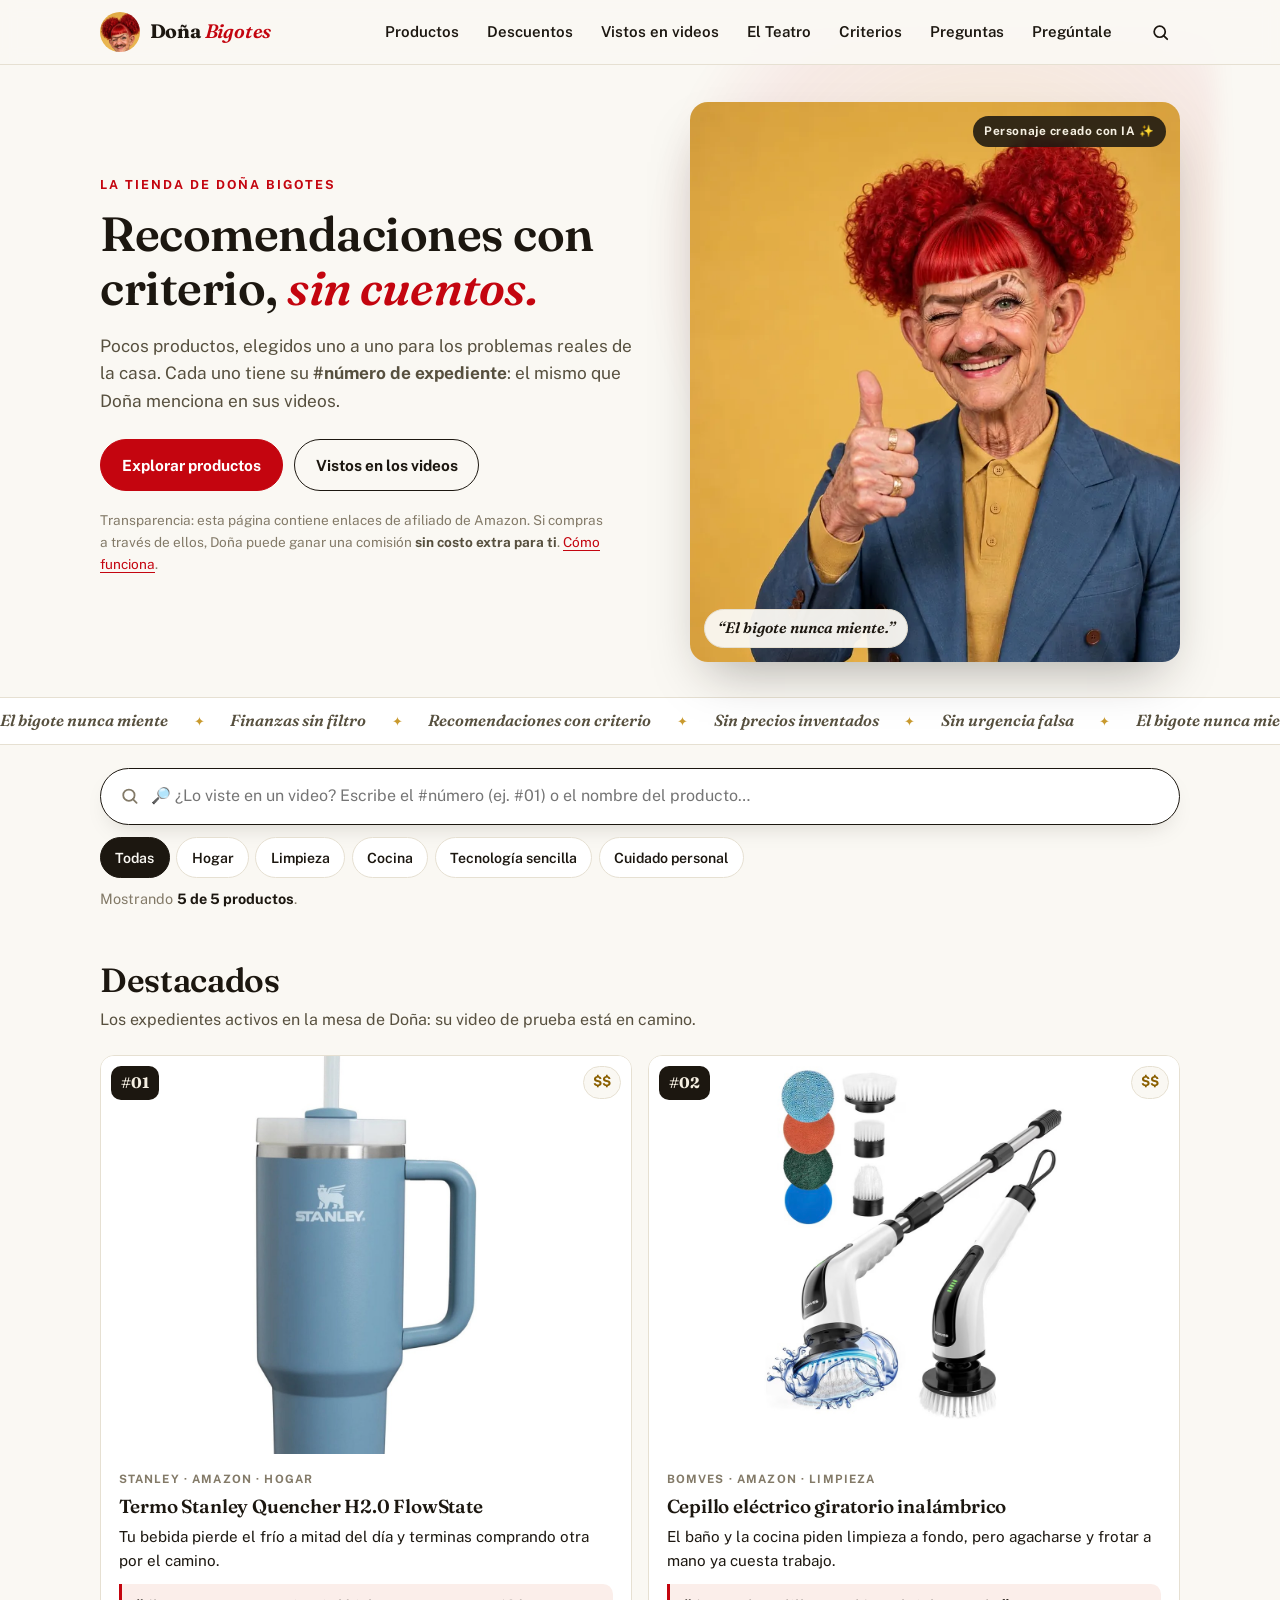
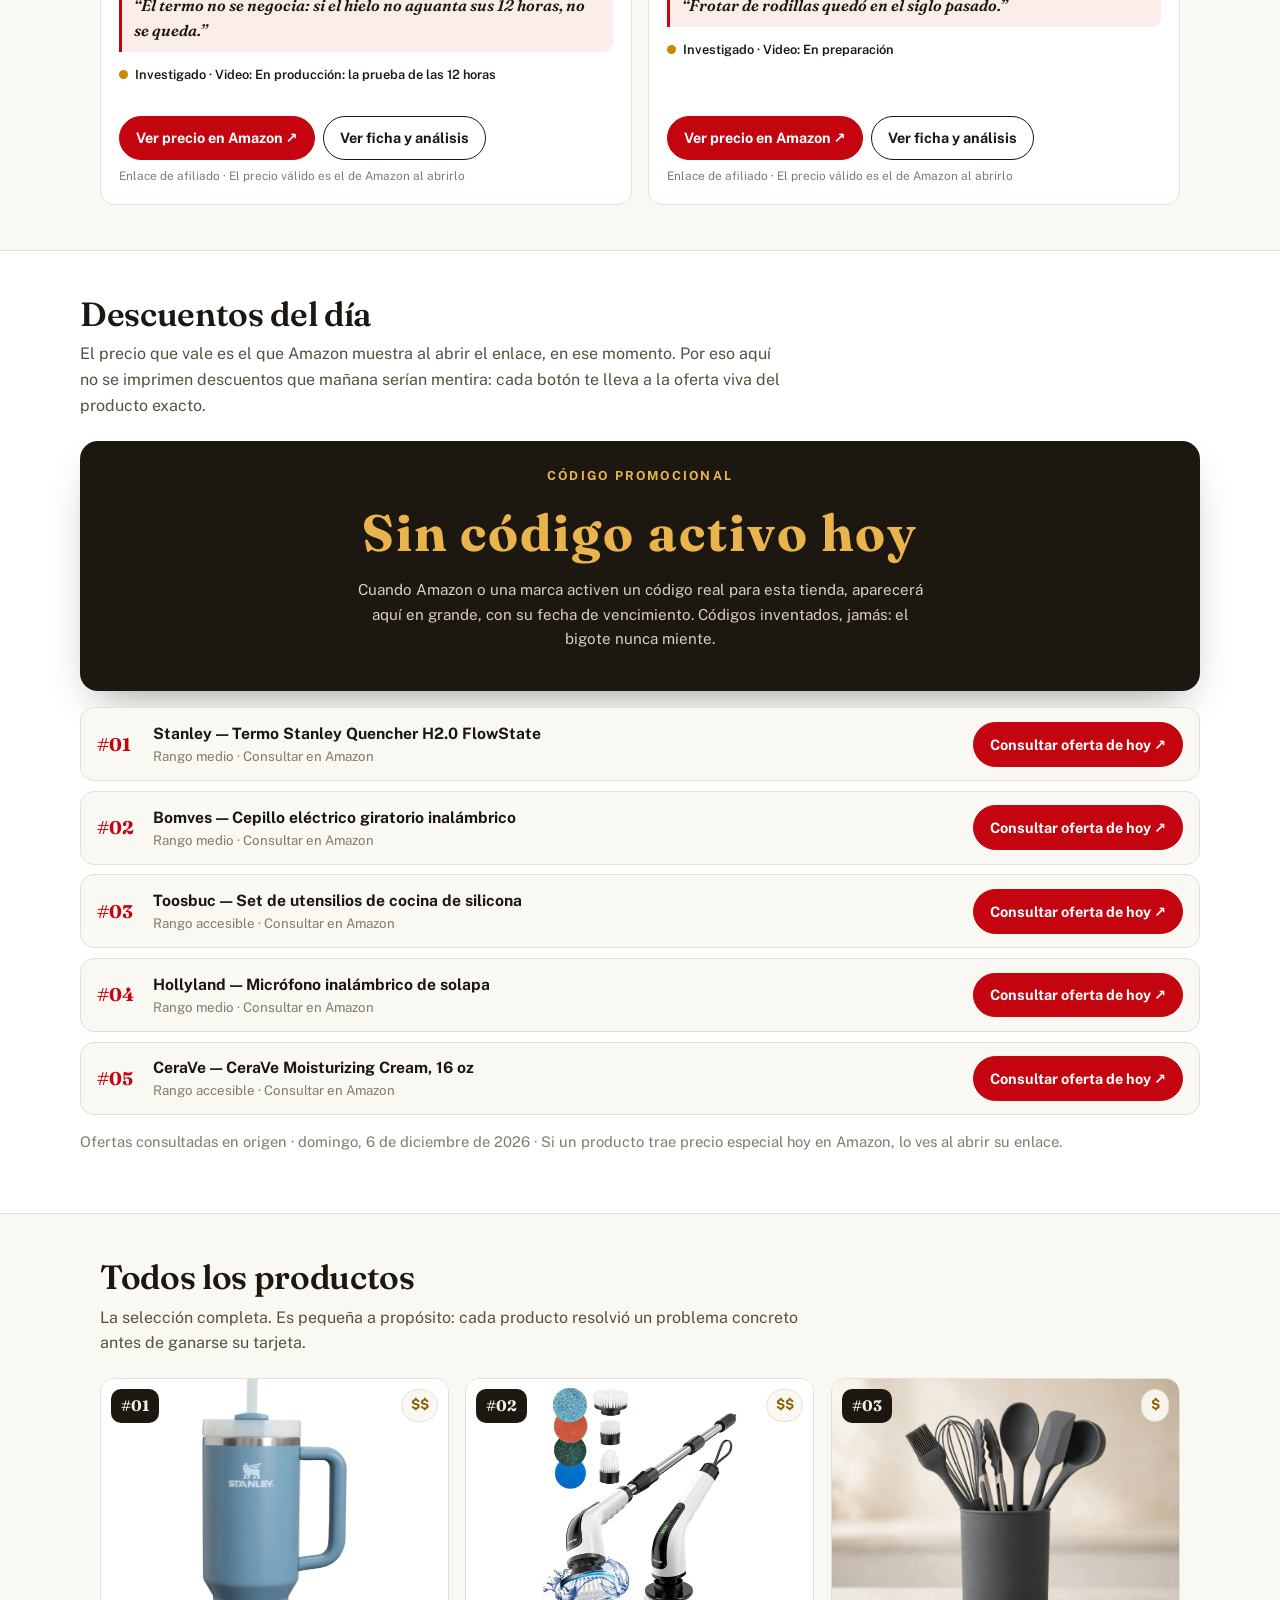
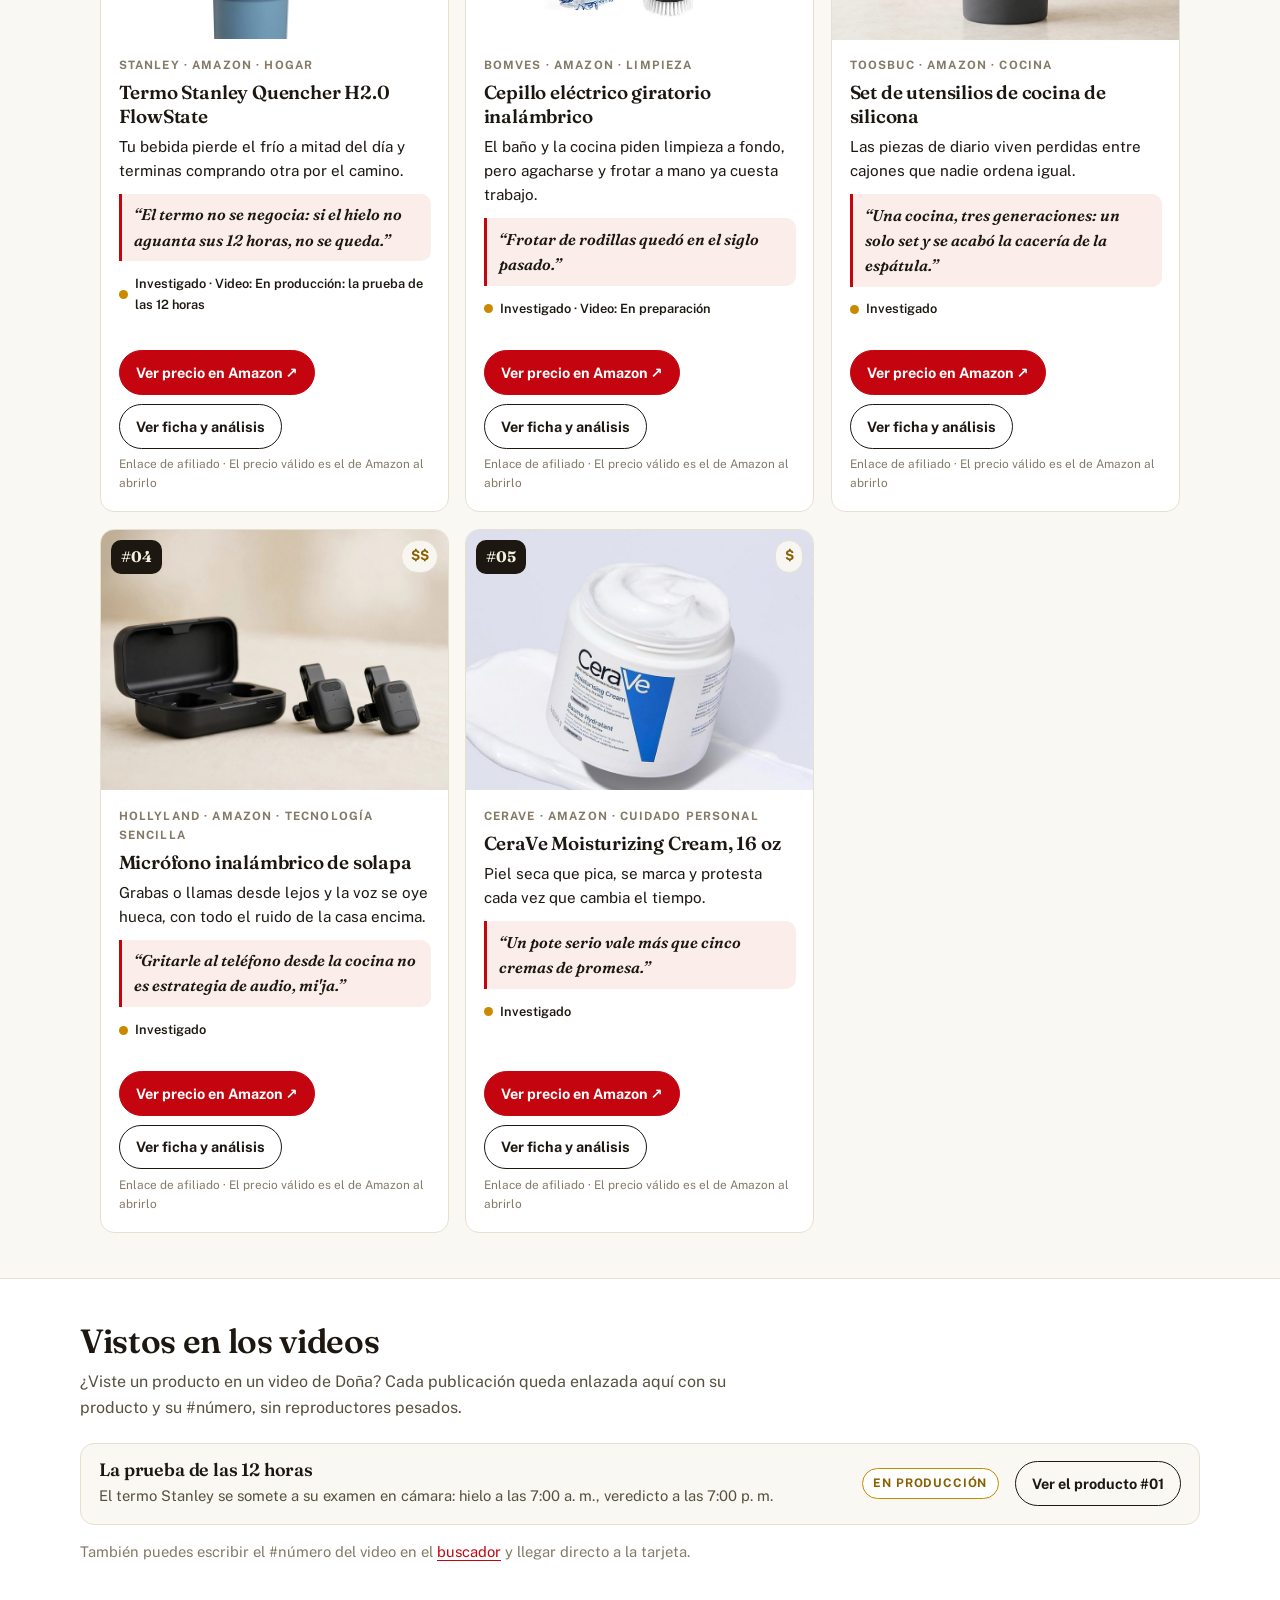
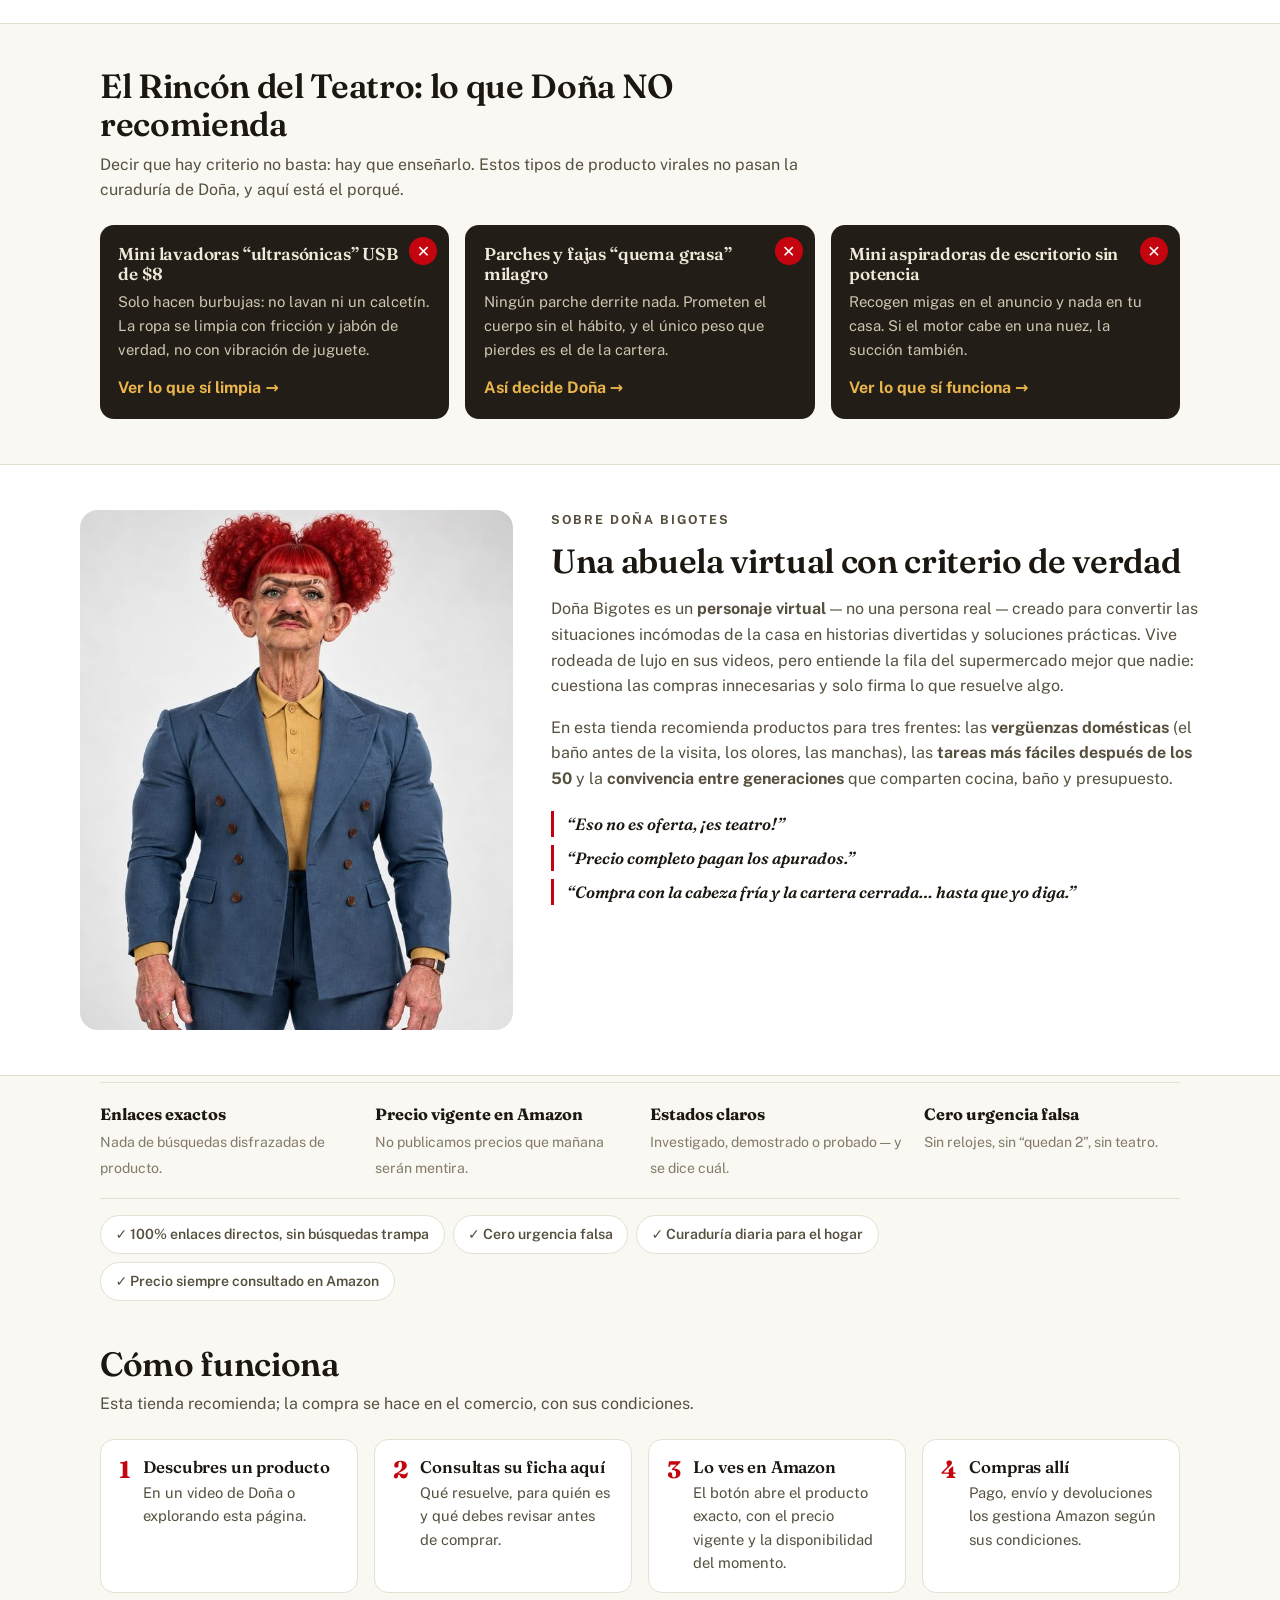
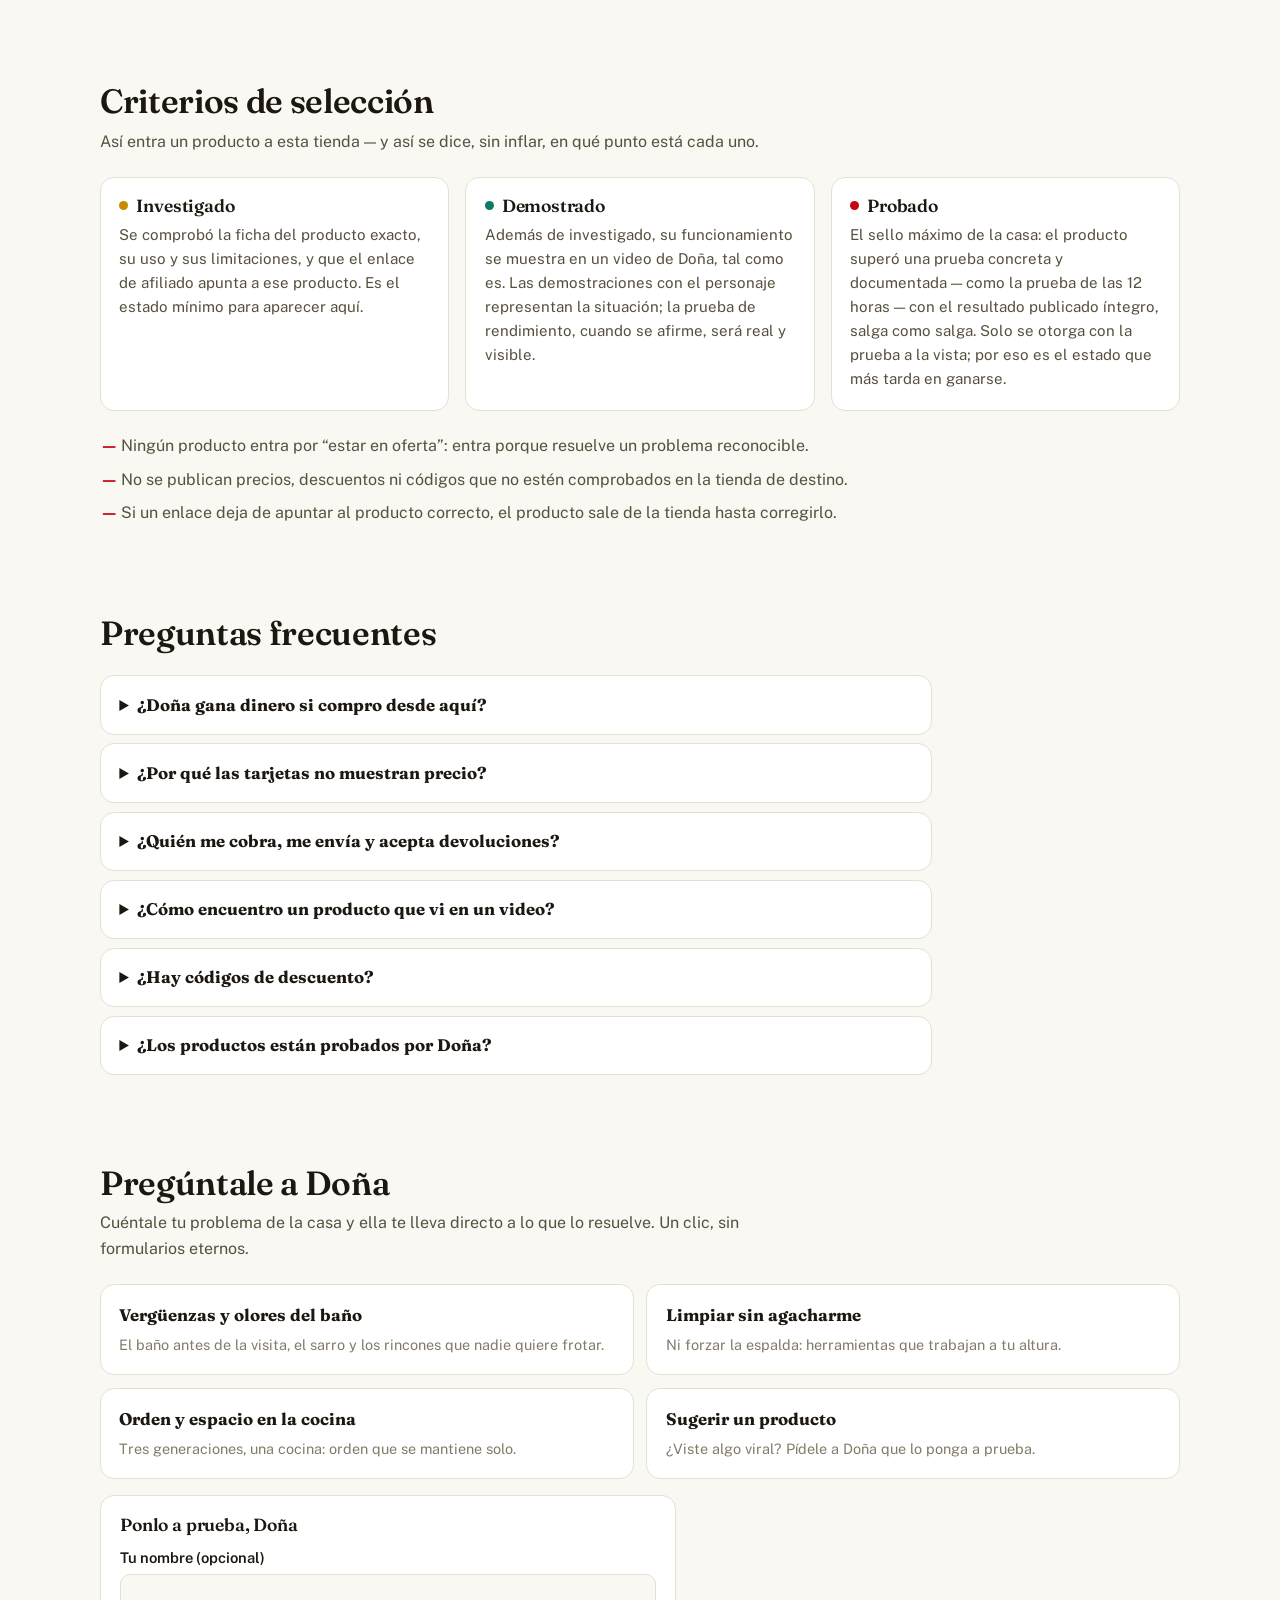
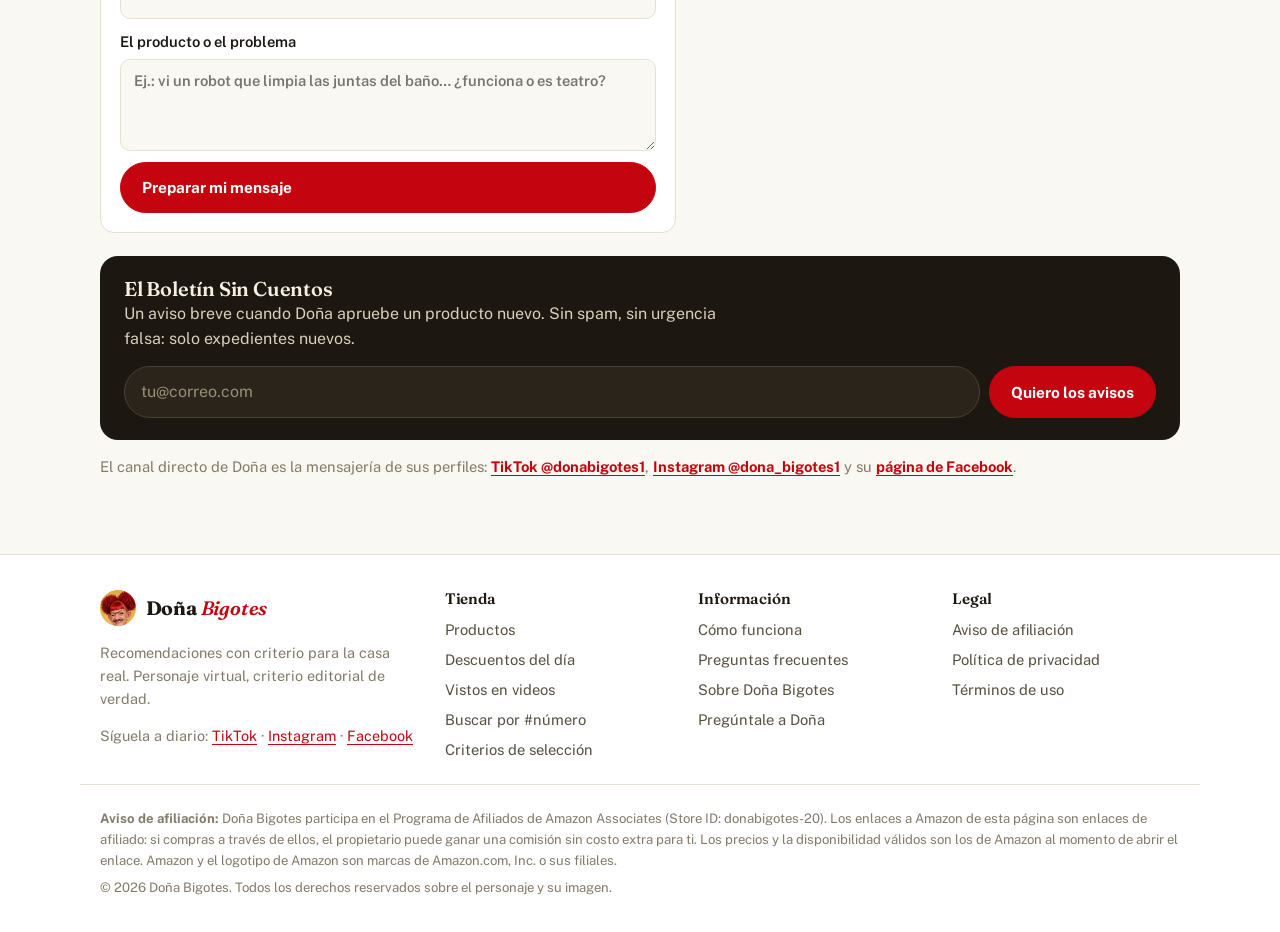
==== commit 45cd3930: "Sección Descuentos del día con cajetín de código promocional" ====
--- a/index.html
+++ b/index.html
@@ -37,7 +37,7 @@
 {"@type":"Question","name":"¿Por qué las tarjetas no muestran precio?","acceptedAnswer":{"@type":"Answer","text":"Porque Amazon cambia precios y disponibilidad con frecuencia, y un precio impreso aquí hoy puede ser mentira mañana. El precio válido es el que Amazon muestra al abrir el enlace, justo antes de pagar."}},
 {"@type":"Question","name":"¿Quién me cobra, me envía y acepta devoluciones?","acceptedAnswer":{"@type":"Answer","text":"Amazon, en todos los casos de esta tienda. Esta página no vende, no cobra ni almacena productos: recomienda y enlaza. Pagos, envíos, garantías y devoluciones se rigen por las condiciones de Amazon."}},
 {"@type":"Question","name":"¿Cómo encuentro un producto que vi en un video?","acceptedAnswer":{"@type":"Answer","text":"Cada producto tiene un #número (su código de expediente). Escríbelo en el buscador de esta página — por ejemplo #01 — o busca en la sección Vistos en los videos, donde cada publicación enlaza su producto."}},
-{"@type":"Question","name":"¿Hay códigos de descuento?","acceptedAnswer":{"@type":"Answer","text":"Hoy, ninguno verificado — y esta tienda no publica códigos inventados. Un enlace de afiliado no es un descuento: si un día existe un código real, aparecerá aquí con su tienda, sus condiciones y su fecha de vencimiento."}},
+{"@type":"Question","name":"¿Hay códigos de descuento?","acceptedAnswer":{"@type":"Answer","text":"Hoy, ninguno verificado — y esta tienda no publica códigos inventados. Un enlace de afiliado no es un descuento: si un día existe un código real, aparecerá en grande en la sección Descuentos del día, con su tienda, sus condiciones y su fecha de vencimiento."}},
 {"@type":"Question","name":"¿Los productos están probados por Doña?","acceptedAnswer":{"@type":"Answer","text":"Solo en el estado que indique cada ficha. Doña es un personaje virtual: sus veredictos son criterio editorial. «Investigado», «demostrado» y «probado» significan cosas distintas aquí, y puedes ver la definición exacta en Criterios de selección. Ningún producto se marca como probado sin una prueba publicada."}}
 ]}
 </script>
@@ -54,6 +54,7 @@
     </a>
     <nav class="main-nav" id="mainNav" aria-label="Navegación principal">
       <a href="#productos">Productos</a>
+      <a href="#descuentos">Descuentos</a>
       <a href="#videos">Vistos en videos</a>
       <a href="#teatro">El Teatro</a>
       <a href="#criterios">Criterios</a>
@@ -122,6 +123,19 @@
       <p>Los expedientes activos en la mesa de Doña: su video de prueba está en camino.</p>
     </div>
     <div class="grid grid-feature" id="gridFeature"><!-- generado por app.js --></div>
+  </section>
+
+  <!-- DESCUENTOS DEL DÍA -->
+  <section class="section band" id="descuentos">
+    <div class="wrap">
+      <div class="sec-head reveal">
+        <h2>Descuentos del día</h2>
+        <p>El precio que vale es el que Amazon muestra al abrir el enlace, en ese momento. Por eso aquí no se imprimen descuentos que mañana serían mentira: cada botón te lleva a la oferta viva del producto exacto.</p>
+      </div>
+      <div class="promo-big reveal" id="promoBox"><!-- generado por app.js --></div>
+      <div class="deal-list reveal" id="dealGrid"><!-- generado por app.js --></div>
+      <p class="note reveal" id="dealDate"></p>
+    </div>
   </section>
 
   <section class="section wrap" id="productos">
@@ -291,7 +305,7 @@
       </details>
       <details>
         <summary>¿Hay códigos de descuento?</summary>
-        <p>Hoy, ninguno verificado — y esta tienda no publica códigos inventados. Un enlace de afiliado no es un descuento: si un día existe un código real, aparecerá aquí con su tienda, sus condiciones y su fecha de vencimiento.</p>
+        <p>Hoy, ninguno verificado — y esta tienda no publica códigos inventados. Un enlace de afiliado no es un descuento: si un día existe un código real, aparecerá en grande en la sección <a href="#descuentos">Descuentos del día</a>, con su tienda, sus condiciones y su fecha de vencimiento.</p>
       </details>
       <details>
         <summary>¿Los productos están probados por Doña?</summary>
@@ -352,6 +366,7 @@
     <nav aria-label="Navegación secundaria">
       <h3>Tienda</h3>
       <a href="#productos">Productos</a>
+      <a href="#descuentos">Descuentos del día</a>
       <a href="#videos">Vistos en videos</a>
       <a href="#buscador">Buscar por #número</a>
       <a href="#criterios">Criterios de selección</a>
--- a/styles.css
+++ b/styles.css
@@ -380,3 +380,17 @@
 
 /* barra móvil: se oculta al llegar al pie */
 .sticky-cta.hide{opacity:0!important;pointer-events:none!important;transform:translateY(12px)!important}
+
+/* descuentos del día */
+.promo-big{background:var(--ink);color:#F5EFE2;border-radius:18px;padding:1.6rem 1.5rem;text-align:center;margin-bottom:1rem;box-shadow:0 20px 40px -18px rgba(28,23,16,.45)}
+.promo-label{margin:0;font-size:.78rem;font-weight:700;letter-spacing:.18em;text-transform:uppercase;color:#E9B44C}
+.promo-code{font-family:"Fraunces",Georgia,serif;font-weight:700;font-size:clamp(1.9rem,6vw,3.2rem);letter-spacing:.04em;margin:.35rem 0 .3rem;color:#fff}
+.promo-code.promo-none{color:#E9B44C}
+.promo-detalle{margin:0 auto .9rem;color:#D8D0BC;max-width:36rem;font-size:.95rem}
+.promo-big .btn{margin-top:.2rem}
+.deal-list{display:grid;gap:.6rem}
+.deal-row{display:flex;align-items:center;gap:.9rem;background:var(--bg);border:1px solid var(--line);border-radius:var(--radius);padding:.8rem 1rem;flex-wrap:wrap}
+.deal-code{font-family:"Fraunces",Georgia,serif;font-weight:700;font-size:1.15rem;color:var(--accent);min-width:2.6rem}
+.deal-main{flex:1;min-width:200px;display:flex;flex-direction:column}
+.deal-main strong{font-size:.98rem}
+.deal-main span{font-size:.83rem;color:var(--muted)}
